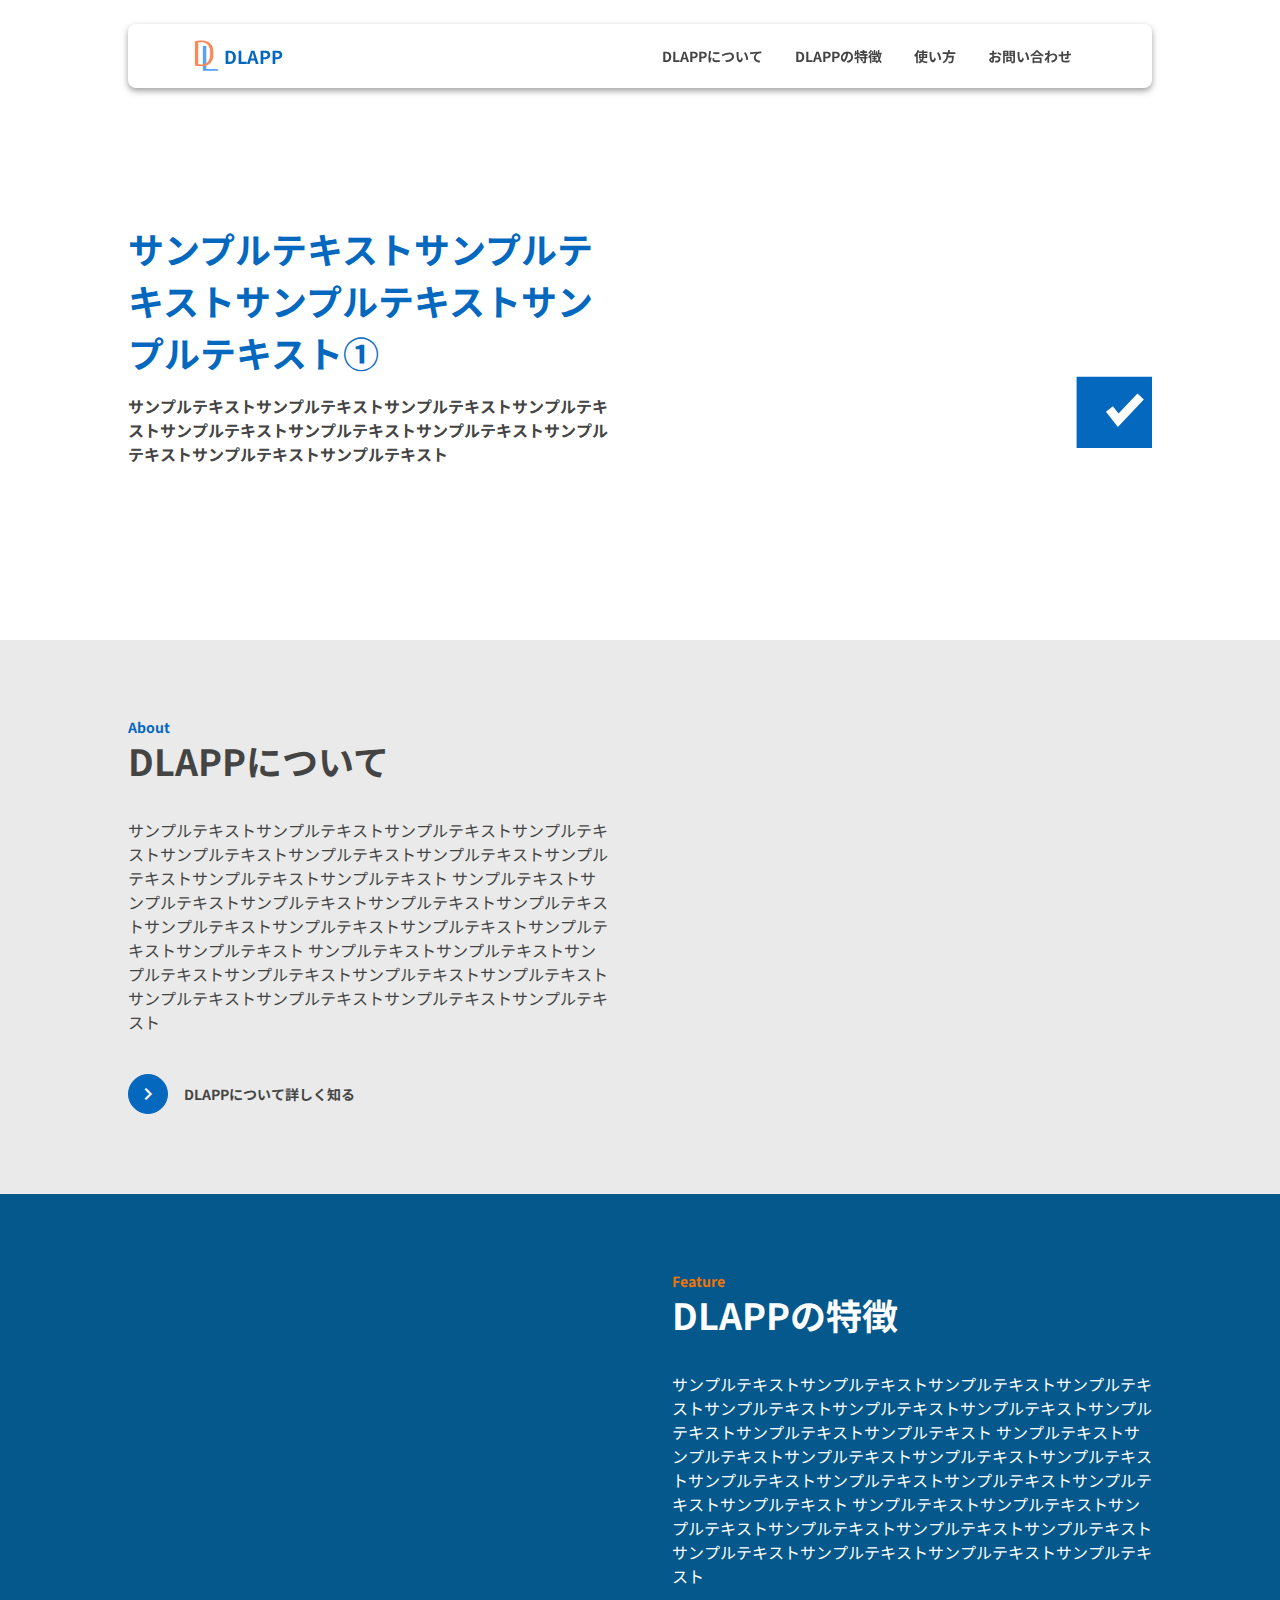
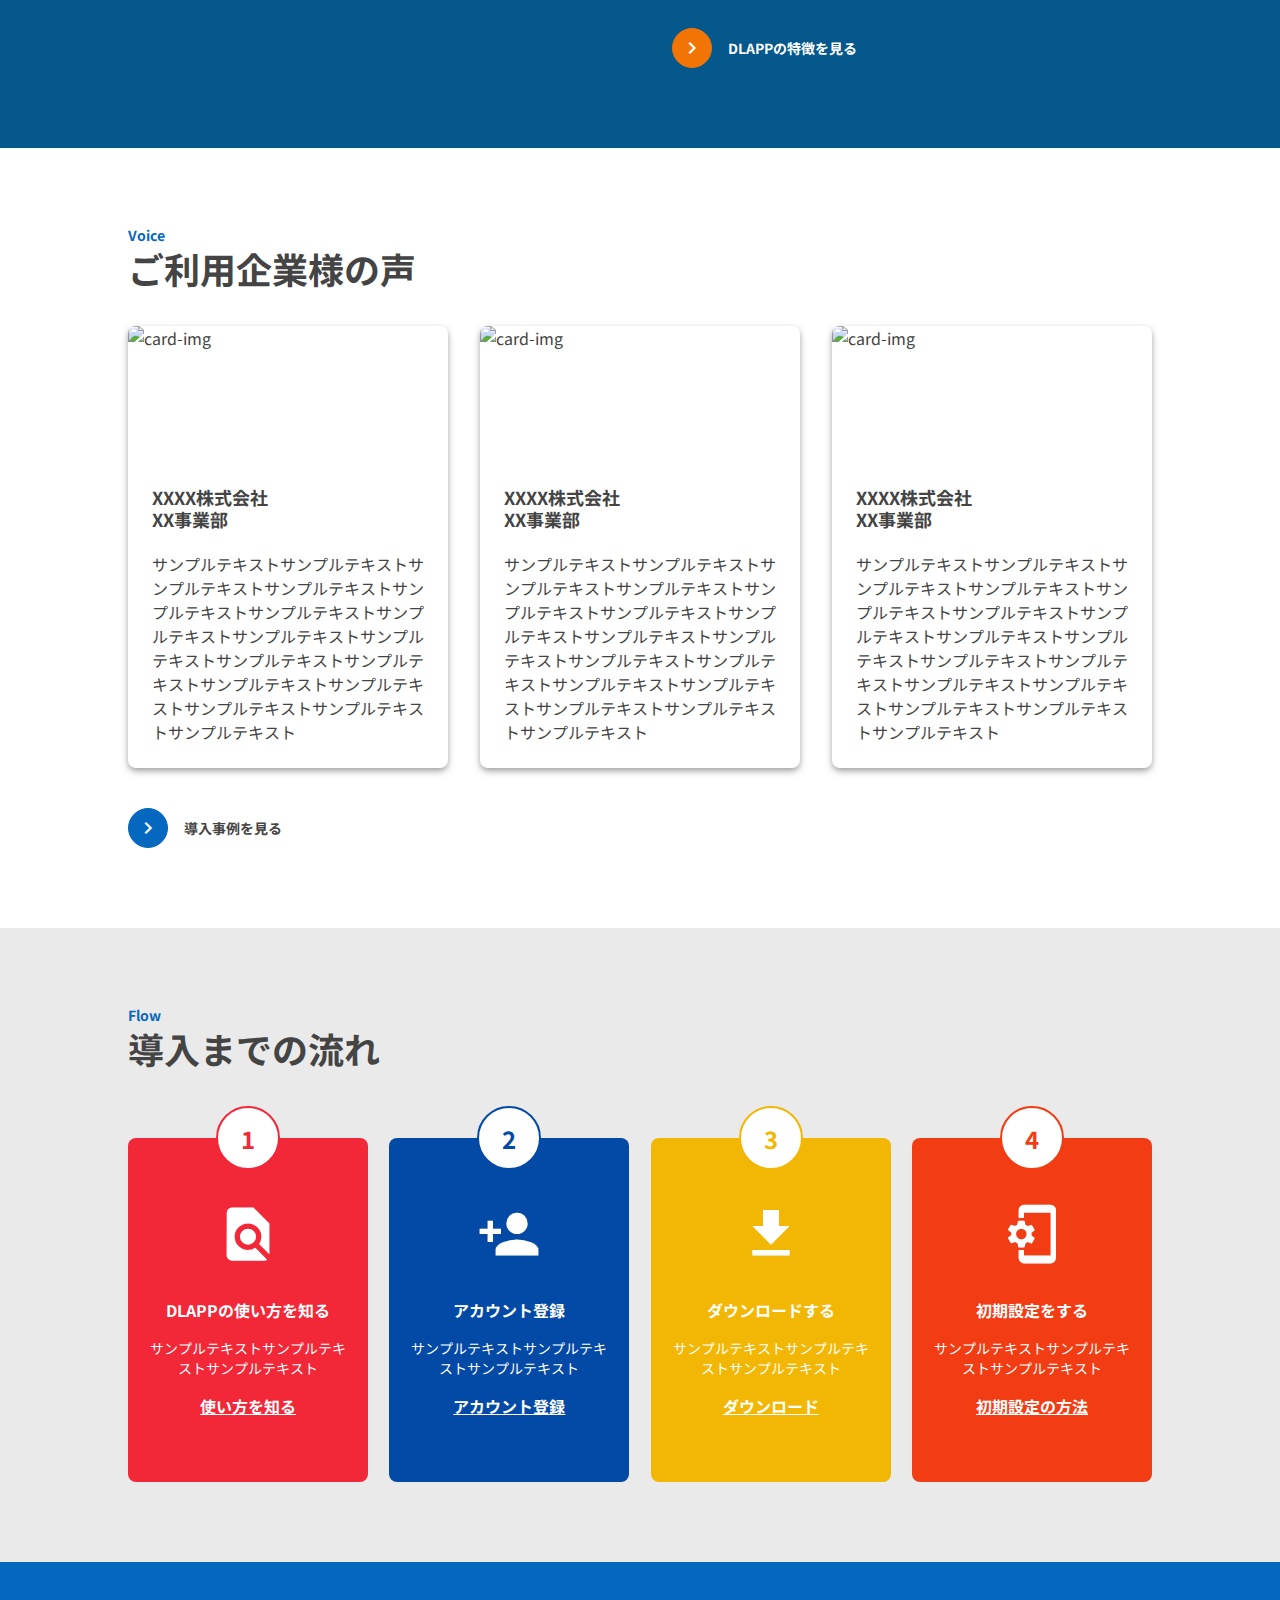
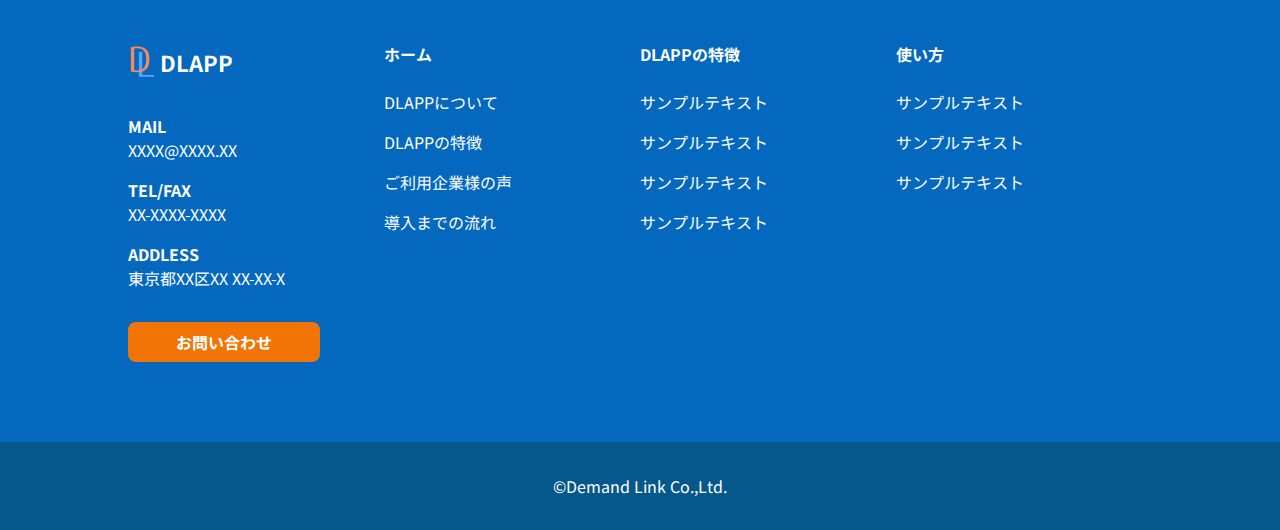
==== index.html @ 1884a1aa "add pages" ====
<!DOCTYPE html><html><head><meta charSet="utf-8"/><meta http-equiv="x-ua-compatible" content="ie=edge"/><meta name="viewport" content="width=device-width, initial-scale=1, shrink-to-fit=no"/><style data-href="/mock-06-corporate/styles.05d00bd6482e04645aba.css" data-identity="gatsby-global-css">@import url(https://fonts.googleapis.com/icon?family=Material+Icons);@import url(https://fonts.googleapis.com/css2?family=Noto+Sans+JP:wght@100;300;700&display=swap);.header-full{position:fixed;top:24px;width:100%;z-index:1000}.header-full .container{background-color:#fff;border-radius:8px;box-shadow:0 3px 6px rgba(68,68,68,.5);display:flex;display:grid;grid-template-areas:"logo parent" "child child";justify-content:space-between;margin:auto;padding:0 64px;width:1024px}.header-full .container .logo{align-items:center;color:#0468bf;display:inline-flex;font-size:18px;font-weight:700;grid-area:logo;height:64px;text-decoration:none}.header-full .container .logo img{height:40px;margin-right:.25rem}.header-full .container nav{grid-area:parent}.header-full .container nav .parent{display:flex;justify-content:flex-end;list-style:none}.header-full .container nav .parent .parent-list{font-size:14px;font-weight:700}.header-full .container nav .parent .parent-list-link{align-items:center;display:inline-flex;height:64px;padding:0 1rem;text-decoration:none}.header-full .container nav .parent .parent-list-link:hover{color:#0468bf}.header-full .container nav .parent .parent-list-link svg{margin-left:.25rem}.header-full .container .child{border-top:0 solid rgba(234,234,234,0);display:flex;flex-wrap:wrap;grid-area:child;height:0;list-style:none;overflow-y:hidden;padding:0;transition:all .2s}.header-full .container .child li{margin-bottom:1rem;width:33.33333%}.header-full .container .child li a{font-weight:700;padding:0 2rem;text-decoration:none}.header-full .container .child li a:hover{text-decoration:underline}.header-full .container .child-is-open,.header-full .container .child:hover{border-top:1px solid #eaeaea;height:auto;overflow-y:visible;padding:22px 0}@media screen and (max-width:1024px){.header-full .container{width:94%}}@media screen and (max-width:959px){.header-full{display:none}}.header-small{display:none}@media screen and (max-width:959px){.header-small{background-color:#fff;display:block;left:0;position:fixed;top:0;width:100%;z-index:1000}.header-small .container{align-items:center;display:flex;height:60px;justify-content:space-between}.header-small .container .logo{align-items:center;display:inline-flex;font-size:18px;font-weight:700;text-decoration:none}.header-small .container .logo img{height:46px;margin-right:.25rem}.header-small .container .hamburger{background:none;border:none;height:60px;width:60px}.header-small .container .hamburger:focus{outline:none}.header-small .global-nav{background-color:#fff;display:flex;flex-direction:column;height:0;overflow-x:hidden;padding:0 3%;transition:all .15s}.header-small .global-nav-list{align-items:center;border-bottom:1px solid #eaeaea;display:flex;height:60px;justify-content:space-between;text-decoration:none}.header-small .global-nav-list:first-of-type{margin-top:5%}.header-small .global-nav-list a{align-items:center;display:inline-flex;font-weight:700;height:100%;text-decoration:none;width:100%}.header-small .global-nav-list button{background:none;border:none;border-left:1px solid #eaeaea;height:60px;width:60px}.header-small .global-nav-list button i{color:#0468bf}.header-small .global-nav .child{border:none;flex-direction:column;height:0;overflow-x:hidden;transition:all .15s}.header-small .global-nav .child a{padding-left:1rem}.header-small .global-nav .child-open{display:flex;height:auto}.header-small .global-nav .child-open a{border-bottom:1px solid #eaeaea;display:inline-flex;height:60px;width:100%}.header-small .global-nav .child-open[data-list=child-1]{height:240px}.header-small .global-nav .child-open[data-list=child-2]{height:300px}.header-small .global-nav-open{height:100vh;overflow-x:scroll}}footer .footer-top{background-color:#0468bf}footer .footer-top .container{display:flex}footer .footer-top .container ul{list-style:none;width:25%}footer .footer-top .container ul li{color:#fff}footer .footer-top .container ul li a{color:#fff;text-decoration:none}footer .footer-top .container ul li a:hover{text-decoration:underline}footer .footer-top .container ul li span{color:#fff}footer .footer-top .container .info-logo{align-items:center;display:flex;font-size:22px;font-weight:700;margin-bottom:2rem}footer .footer-top .container .info-logo img{height:40px;margin-right:.25rem}footer .footer-top .container .info-heading{font-weight:700;margin-top:1rem}footer .footer-top .container .info li .link-btn{background-color:#f27405;border-radius:8px;display:inline-flex;font-weight:700;margin-top:2rem;padding:.5rem 3rem;text-decoration:none}footer .footer-top .container .info li .link-btn:hover{background-color:#fb8f2f}footer .footer-top .container .map li{margin-bottom:1rem}footer .footer-top .container .map li[data-type=heading]{font-weight:700;margin-bottom:1.5rem}footer .footer-bottom{background-color:#04588c;padding:32px 0;text-align:center}footer .footer-bottom p{color:#fff}@media screen and (max-width:480px){footer .footer-top .container{flex-wrap:wrap}footer .footer-top .container .info{display:flex;flex-wrap:wrap;margin-top:2rem;order:4;width:100%}footer .footer-top .container .info-logo{margin-bottom:1rem;width:100%}footer .footer-top .container .info-heading{margin-top:0}footer .footer-top .container .info li{align-items:center;display:flex;width:100%}footer .footer-top .container .info li:nth-child(3),footer .footer-top .container .info li:nth-child(5),footer .footer-top .container .info li:nth-child(7){width:70%}footer .footer-top .container .info li:nth-child(2),footer .footer-top .container .info li:nth-child(4),footer .footer-top .container .info li:nth-child(6){width:30%}footer .footer-top .container .info li .link-btn{justify-content:center;margin-top:1rem;width:100%}footer .footer-top .container .info li .link-btn:hover{background-color:#fb8f2f}footer .footer-top .container .map{margin-top:0;width:50%}footer .footer-top .container .map:last-of-type{margin-top:1rem}footer .footer-top .container .map li{margin-bottom:.5rem}footer .footer-top .container .map li[data-type=heading]{margin-bottom:1rem}footer .footer-bottom{background-color:#04588c;padding:32px 0;text-align:center}footer .footer-bottom p{color:#fff}}html body{font-family:Noto Sans JP,sans-serif;font-size:16px}html *{box-sizing:border-box;color:#444;margin:0;padding:0}html * .container{margin:auto;width:1024px}@media screen and (max-width:1024px){html * .container{width:94%}}section{padding:80px 0}section .container{display:flex}section .container .wrap{width:50%}section .container .wrap-heading{display:flex;flex-direction:column}section .container .wrap-heading-top{font-size:14px;font-weight:700;line-height:1}section .container .wrap-heading-bottom{font-size:36px;font-weight:700;line-height:1;margin-top:.5rem}section .container .wrap-heading[data-color=primary] .wrap-heading-top{color:#0468bf}section .container .wrap-heading[data-color=secondary] .wrap-heading-top{color:#f27405}section .container .wrap-heading[data-color=secondary] .wrap-heading-bottom{color:#fff}section .container .wrap-inner{margin-top:40px}.about{background-color:#eaeaea}.about .container .wrap-inner{padding-right:2rem}.about .container .wrap .btn-vm{margin-top:40px}.about .container .wrap[data-type=img]{background-image:url(/mock-06-corporate/static/index-sec-01-973d05d81f5ae154112f71ea9e5cc952.svg);background-position:50%;background-repeat:no-repeat;background-size:contain}.feature{background-color:#04588c}.feature .container .wrap{padding-left:2rem}.feature .container .wrap[data-type=img]{background-image:url(/mock-06-corporate/static/index-sec-02-57ffa548364b407997a41b8a89632b76.svg);background-position:50%;background-repeat:no-repeat;background-size:contain;padding-left:0}.feature .container .wrap-inner{color:#fff}.feature .container .wrap .btn-vm{margin-top:40px}.voice{background-color:#fff}.voice .container .wrap{width:100%}.voice .container .wrap-inner{display:flex;justify-content:space-between}.voice .container .wrap .btn-vm{margin-top:40px}.flow{background-color:#eaeaea}.flow .container .wrap{width:100%}.flow .container .wrap-inner{display:flex;justify-content:space-between}@media screen and (max-width:959px){.flow .container .wrap-inner,.voice .container .wrap-inner{flex-wrap:wrap}}@media screen and (max-width:480px){section{padding:40px 0}.about .container .wrap{width:100%}.about .container .wrap-heading:after{background-image:url(/mock-06-corporate/static/index-sec-01-973d05d81f5ae154112f71ea9e5cc952.svg);background-position:50%;background-repeat:no-repeat;background-size:contain;content:"";display:block;height:280px;width:100%}.about .container .wrap-inner{margin-top:20px;padding:0}.about .container .wrap .btn-vm{margin-top:20px}.about .container .wrap[data-type=img]{display:none}.feature .container .wrap{padding:0;width:100%}.feature .container .wrap[data-type=img]{display:none}.feature .container .wrap-heading:after{background-image:url(/mock-06-corporate/static/index-sec-02-57ffa548364b407997a41b8a89632b76.svg);background-position:50%;background-repeat:no-repeat;background-size:contain;content:"";display:block;height:280px;margin-top:20px;width:100%}.feature .container .wrap-inner,.feature .container .wrap .btn-vm,.voice .container .wrap .btn-vm{margin-top:20px}.flow{background-color:#eaeaea}.flow .container .wrap{width:100%}.flow .container .wrap-inner{display:flex;justify-content:space-between}}.fv{height:640px;padding-bottom:64px;padding-top:112px}.fv .container{align-items:center;display:flex;height:100%;overflow:hidden;position:relative}.fv .container .fv-txt{background-color:#fff;padding-right:2rem;position:absolute;width:50%}.fv .container .fv-txt-heading{color:#0468bf;font-size:36px}.fv .container .fv-txt-lead{font-weight:700;margin-top:1rem}.fv .container .fv-txt[data-slide="1"]{-webkit-animation-duration:21s;animation-duration:21s;-webkit-animation-iteration-count:infinite;animation-iteration-count:infinite;-webkit-animation-name:txtSlide1;animation-name:txtSlide1;left:0;opacity:1}@-webkit-keyframes txtSlide1{0%{opacity:1}11%{opacity:1}22%{opacity:1}33%{opacity:0}44%{opacity:0}55%{opacity:0}66%{opacity:0}77%{opacity:0}88%{opacity:0}}@keyframes txtSlide1{0%{opacity:1}11%{opacity:1}22%{opacity:1}33%{opacity:0}44%{opacity:0}55%{opacity:0}66%{opacity:0}77%{opacity:0}88%{opacity:0}}.fv .container .fv-txt[data-slide="2"]{-webkit-animation-duration:21s;animation-duration:21s;-webkit-animation-iteration-count:infinite;animation-iteration-count:infinite;-webkit-animation-name:txtSlide2;animation-name:txtSlide2;left:0;opacity:0}@-webkit-keyframes txtSlide2{0%{opacity:0}11%{opacity:0}22%{opacity:0}33%{opacity:1}44%{opacity:1}55%{opacity:1}66%{opacity:0}77%{opacity:0}88%{opacity:0}}@keyframes txtSlide2{0%{opacity:0}11%{opacity:0}22%{opacity:0}33%{opacity:1}44%{opacity:1}55%{opacity:1}66%{opacity:0}77%{opacity:0}88%{opacity:0}}.fv .container .fv-txt[data-slide="3"]{-webkit-animation-duration:21s;animation-duration:21s;-webkit-animation-iteration-count:infinite;animation-iteration-count:infinite;-webkit-animation-name:txtSlide3;animation-name:txtSlide3;left:0;opacity:0}@-webkit-keyframes txtSlide3{0%{opacity:0}11%{opacity:0}22%{opacity:0}33%{opacity:0}44%{opacity:0}55%{opacity:0}66%{opacity:1}77%{opacity:1}88%{opacity:1}}@keyframes txtSlide3{0%{opacity:0}11%{opacity:0}22%{opacity:0}33%{opacity:0}44%{opacity:0}55%{opacity:0}66%{opacity:1}77%{opacity:1}88%{opacity:1}}.fv .container .fv-anime{height:100%;position:absolute;right:0;width:50%}.fv .container .fv-anime-container{height:100%;overflow:hidden;position:relative;width:100%}.fv .container .fv-anime-container .bg{background-image:url(/mock-06-corporate/static/index-fv-01-bg-8b8a7357f728eca6a1036af6f2da8cf6.svg);height:100%;left:0;top:0;width:100%}.fv .container .fv-anime-container .bg,.fv .container .fv-anime-container .left{background-position:50%;background-repeat:no-repeat;background-size:contain;position:absolute}.fv .container .fv-anime-container .left{-webkit-animation-duration:7s;animation-duration:7s;-webkit-animation-iteration-count:infinite;animation-iteration-count:infinite;-webkit-animation-name:leftMove;animation-name:leftMove;background-image:url([data-uri]);bottom:0;height:64px;left:-111px;width:111px}@-webkit-keyframes leftMove{0%{left:-111px}30%{left:64px}80%{left:100%}to{left:100%}}@keyframes leftMove{0%{left:-111px}30%{left:64px}80%{left:100%}to{left:100%}}.fv .container .fv-anime-container .left .check{-webkit-animation-duration:7s;animation-duration:7s;-webkit-animation-iteration-count:infinite;animation-iteration-count:infinite;-webkit-animation-name:leftCheck;animation-name:leftCheck;background-image:url([data-uri]);background-position:50%;background-repeat:no-repeat;background-size:contain;bottom:88px;height:88px;left:-64px;position:absolute;width:148px}@-webkit-keyframes leftCheck{0%{opacity:0}20%{opacity:0}30%{opacity:1}40%{opacity:0}to{opacity:0}}@keyframes leftCheck{0%{opacity:0}20%{opacity:0}30%{opacity:1}40%{opacity:0}to{opacity:0}}.fv .container .fv-anime-container .right{-webkit-animation-duration:7s;animation-duration:7s;-webkit-animation-iteration-count:infinite;animation-iteration-count:infinite;-webkit-animation-name:rightMove;animation-name:rightMove;background-image:url([data-uri]);background-position:50%;background-repeat:no-repeat;background-size:contain;bottom:24px;height:64px;position:absolute;right:-111px;width:111px}@-webkit-keyframes rightMove{0%{right:-111px}25%{right:64px}80%{right:100%}to{right:100%}}@keyframes rightMove{0%{right:-111px}25%{right:64px}80%{right:100%}to{right:100%}}.fv .container .fv-anime-container .right .check{-webkit-animation-duration:7s;animation-duration:7s;-webkit-animation-iteration-count:infinite;animation-iteration-count:infinite;-webkit-animation-name:rightCheck;animation-name:rightCheck;background-image:url([data-uri]);background-position:50%;background-repeat:no-repeat;background-size:contain;bottom:88px;height:88px;position:absolute;right:64px;width:148px}@-webkit-keyframes rightCheck{0%{opacity:0}25%{opacity:0}35%{opacity:1}45%{opacity:0}to{opacity:0}}@keyframes rightCheck{0%{opacity:0}25%{opacity:0}35%{opacity:1}45%{opacity:0}to{opacity:0}}@media screen and (max-width:959px){.fv{padding-top:68px}.fv .container .fv-txt{padding-right:1rem;width:45%}.fv .container .fv-txt-heading{font-size:32px}.fv .container .fv-anime{width:55%}.fv .container .fv-anime-container .left{bottom:64px}.fv .container .fv-anime-container .right{bottom:96px}}@media screen and (max-width:480px){.fv{height:800px}.fv .container{height:100%}.fv .container .fv-txt{margin:0 5%;padding-right:0;top:340px;width:90%}.fv .container .fv-txt-heading{font-size:32px}.fv .container .fv-anime{height:320px;right:0;top:0;width:100%}.fv .container .fv-anime-container{height:320px;width:100%}.fv .container .fv-anime-container .left{bottom:0;height:48px;left:-100px;width:100px}@-webkit-keyframes leftMove{0%{left:-100px}30%{left:32px}80%{left:100%}to{left:100%}}@keyframes leftMove{0%{left:-100px}30%{left:32px}80%{left:100%}to{left:100%}}.fv .container .fv-anime-container .left .check{bottom:48px;height:44px;left:0;position:absolute;width:74px}.fv .container .fv-anime-container .right{bottom:20px;height:48px;right:-100px;width:100px}@-webkit-keyframes rightMove{0%{right:-100px}25%{right:32px}80%{right:100%}to{right:100%}}@keyframes rightMove{0%{right:-100px}25%{right:32px}80%{right:100%}to{right:100%}}.fv .container .fv-anime-container .right .check{bottom:48px;height:44px;right:64px;width:74px}}.btn-vm{text-decoration:none}.btn-vm,.btn-vm i{align-items:center;display:inline-flex}.btn-vm i{border-radius:100vh;height:40px;justify-content:center;transition:all .2s;width:40px}.btn-vm span{font-size:14px;font-weight:700;margin-left:1rem}.btn-vm[data-color=primary] i{background-color:#0468bf;border:1px solid #0468bf;color:#fff}.btn-vm[data-color=secondary] i{background-color:#f27405;border:1px solid #f27405;color:#fff}.btn-vm[data-color=secondary] span{color:#fff}.btn-vm:hover i{background-color:rgba(68,68,68,0)}.btn-vm:hover[data-color=primary] i{color:#0468bf;margin-right:.25rem}.btn-vm:hover[data-color=secondary] i{color:#f27405;margin-right:.25rem}.card{border-radius:8px;box-shadow:0 3px 6px rgba(68,68,68,.5);display:flex;flex-direction:column;width:320px}.card-img{height:138px}.card-img,.card-img img{border-radius:8px 8px 0 0;width:100%}.card-img img{height:100%;-o-object-fit:cover;object-fit:cover;-o-object-position:center;object-position:center}.card-heading{display:flex;flex-direction:column;margin-top:24px;padding:0 24px}.card-heading span{font-size:18px;font-weight:700;line-height:1;margin-bottom:.25rem}.card-heading span:last-of-type{margin-bottom:0}.card-lead{border-radius:0 0 8px 8px;margin-top:24px;padding:0 24px 24px}@media screen and (max-width:1024px){.card{width:300px}}@media screen and (max-width:959px){.card{margin-bottom:16px;width:48%}.card[data-type="3"]{margin-bottom:0}}@media screen and (max-width:480px){.card{margin-bottom:16px;width:100%}.card[data-type="3"]{margin-bottom:0}}.flow-card{align-items:center;border-radius:8px;display:flex;flex-direction:column;margin-top:32px;padding:0 16px 64px;width:240px}.flow-card-number{align-items:center;background-color:#fff;border-radius:100vh;display:inline-flex;height:64px;justify-content:center;margin-top:-32px;transition:all .3s;width:64px}.flow-card-number span{font-size:24px;font-weight:700}.flow-card-icon{align-items:center;display:flex;height:64px;justify-content:center;margin-top:32px;transition:all .3s;width:100%}.flow-card-icon span{color:#fff;font-size:64px}.flow-card-heading{margin-top:32px}.flow-card-heading span{color:#fff;font-weight:700}.flow-card-inner{margin-top:1rem;text-align:center}.flow-card-inner p{color:#fff;font-size:14px}.flow-card-inner a{color:#fff;display:block;font-weight:700;margin-top:1rem}.flow-card[data-type="1"]{background-color:#f22738}.flow-card[data-type="1"] .flow-card-number{border:2px solid #f22738}.flow-card[data-type="1"] .flow-card-number span{color:#f22738}.flow-card[data-type="2"]{background-color:#034aa6}.flow-card[data-type="2"] .flow-card-number{border:2px solid #034aa6}.flow-card[data-type="2"] .flow-card-number span{color:#034aa6}.flow-card[data-type="3"]{background-color:#f2b705}.flow-card[data-type="3"] .flow-card-number{border:2px solid #f2b705}.flow-card[data-type="3"] .flow-card-number span{color:#f2b705}.flow-card[data-type="4"]{background-color:#f23c13}.flow-card[data-type="4"] .flow-card-number{border:2px solid #f23c13}.flow-card[data-type="4"] .flow-card-number span{color:#f23c13}.flow-card:hover .flow-card-number{-webkit-animation-duration:.5s;animation-duration:.5s;-webkit-animation-name:bowndNumber;animation-name:bowndNumber}.flow-card:hover .flow-card-icon{-webkit-animation-duration:.5s;animation-duration:.5s;-webkit-animation-name:bowndIcon;animation-name:bowndIcon}@-webkit-keyframes bowndNumber{0%{margin-top:-32px}50%{margin-top:-64px}to{margin-top:-32px}}@keyframes bowndNumber{0%{margin-top:-32px}50%{margin-top:-64px}to{margin-top:-32px}}@-webkit-keyframes bowndIcon{0%{margin-top:32px}50%{margin-top:64px}to{margin-top:32px}}@keyframes bowndIcon{0%{margin-top:32px}50%{margin-top:64px}to{margin-top:32px}}@media screen and (max-width:1024px){.flow-card{width:230px}}@media screen and (max-width:959px){.flow-card{margin-bottom:16px;width:48%}.flow-card[data-type="3"],.flow-card[data-type="4"]{margin-bottom:0}}@media screen and (max-width:480px){.flow-card{width:100%}.flow-card,.flow-card[data-type="3"]{margin-bottom:16px}.flow-card[data-type="4"]{margin-bottom:0}}.subpage .container{align-items:center;display:flex;flex-direction:column;justify-content:center;min-height:calc(100vh - 568px)}@media screen and (max-width:480px){.subpage .container{min-height:calc(100vh - 300px)}}</style><meta name="generator" content="Gatsby 3.11.1"/><title data-react-helmet="true"></title><link as="script" rel="preload" href="/mock-06-corporate/webpack-runtime-5f47828c00d6c5e929e4.js"/><link as="script" rel="preload" href="/mock-06-corporate/framework-20bede288d83ec00b634.js"/><link as="script" rel="preload" href="/mock-06-corporate/app-f6fa84ff247612da1531.js"/><link as="script" rel="preload" href="/mock-06-corporate/component---src-pages-index-jsx-6af2b8324b3a66a396a2.js"/><link as="fetch" rel="preload" href="/mock-06-corporate/page-data/index/page-data.json" crossorigin="anonymous"/><link as="fetch" rel="preload" href="/mock-06-corporate/page-data/app-data.json" crossorigin="anonymous"/></head><body><div id="___gatsby"><div style="outline:none" tabindex="-1" id="gatsby-focus-wrapper"><header class="header-full"><div class="container"><a aria-current="page" class="logo" href="/mock-06-corporate/"><img src="[data-uri]" alt="icon"/>DLAPP</a><nav><ul class="parent"><li class="parent-list"><a aria-current="page" class="parent-list-link" data-list="list-1" href="/mock-06-corporate/">DLAPPについて</a></li><li class="parent-list"><a class="parent-list-link" data-list="list-2" href="/mock-06-corporate/sub">DLAPPの特徴</a></li><li class="parent-list"><a class="parent-list-link" href="/mock-06-corporate/sub">使い方</a></li><li class="parent-list"><a class="parent-list-link" href="/mock-06-corporate/sub">お問い合わせ</a></li></ul></nav><ul class="child" id="list-1"><li><a href="/mock-06-corporate/sub">child-1</a></li><li><a href="/mock-06-corporate/sub">child-1</a></li><li><a href="/mock-06-corporate/sub">child-1</a></li><li><a href="/mock-06-corporate/sub">child-1</a></li></ul><ul class="child" id="list-2"><li><a href="/mock-06-corporate/sub">child-2</a></li><li><a href="/mock-06-corporate/sub">child-2</a></li><li><a href="/mock-06-corporate/sub">child-2</a></li><li><a href="/mock-06-corporate/sub">child-2</a></li><li><a href="/mock-06-corporate/sub">child-2</a></li></ul></div></header><header class="header-small"><div class="container"><a aria-current="page" class="logo" href="/mock-06-corporate/"><img src="[data-uri]" alt="icon"/>DLAPP</a><button class="hamburger"><i class="material-icons">menu</i></button></div><nav class="global-nav" id="global-nav"><div class="global-nav-list"><a aria-current="page" class="" href="/mock-06-corporate/">DLAPPについて</a><button data-list="child-1"><i class="material-icons">expand_more</i></button></div><div class="global-nav-list child" id="child-1" data-list="child-1"><a href="/mock-06-corporate/sub">child-1</a><a href="/mock-06-corporate/sub">child-1</a><a href="/mock-06-corporate/sub">child-1</a><a href="/mock-06-corporate/sub">child-1</a></div><div class="global-nav-list"><a aria-current="page" class="" href="/mock-06-corporate/">DLAPPの特徴</a><button data-list="child-2"><i class="material-icons">expand_more</i></button></div><div class="global-nav-list child" id="child-2" data-list="child-2"><a href="/mock-06-corporate/sub">child-2</a><a href="/mock-06-corporate/sub">child-2</a><a href="/mock-06-corporate/sub">child-2</a><a href="/mock-06-corporate/sub">child-2</a><a href="/mock-06-corporate/sub">child-2</a></div><div class="global-nav-list"><a aria-current="page" class="" href="/mock-06-corporate/">使い方</a></div><div class="global-nav-list"><a aria-current="page" class="" href="/mock-06-corporate/">お問い合わせ</a></div></nav></header><main><div class="fv"><div class="container"><div class="fv-txt" data-slide="1"><h1 class="fv-txt-heading">サンプルテキストサンプルテキストサンプルテキストサンプルテキスト①</h1><p class="fv-txt-lead">サンプルテキストサンプルテキストサンプルテキストサンプルテキストサンプルテキストサンプルテキストサンプルテキストサンプルテキストサンプルテキストサンプルテキスト</p></div><div class="fv-txt" data-slide="2"><h1 class="fv-txt-heading">サンプルテキストサンプルテキストサンプルテキストサンプルテキスト②</h1><p class="fv-txt-lead">サンプルテキストサンプルテキストサンプルテキストサンプルテキストサンプルテキストサンプルテキストサンプルテキストサンプルテキストサンプルテキストサンプルテキスト</p></div><div class="fv-txt" data-slide="3"><h1 class="fv-txt-heading">サンプルテキストサンプルテキストサンプルテキストサンプルテキスト③</h1><p class="fv-txt-lead">サンプルテキストサンプルテキストサンプルテキストサンプルテキストサンプルテキストサンプルテキストサンプルテキストサンプルテキストサンプルテキストサンプルテキスト</p></div><div class="fv-anime"><div class="fv-anime-container"><div class="bg"></div><div class="right"><div class="check"></div></div><div class="left"><div class="check"></div></div></div></div></div></div><section class="about"><div class="container"><div class="wrap"><div class="wrap-heading" data-color="primary"><span class="wrap-heading-top">About</span><span class="wrap-heading-bottom">DLAPPについて</span></div><div class="wrap-inner">サンプルテキストサンプルテキストサンプルテキストサンプルテキストサンプルテキストサンプルテキストサンプルテキストサンプルテキストサンプルテキストサンプルテキスト サンプルテキストサンプルテキストサンプルテキストサンプルテキストサンプルテキストサンプルテキストサンプルテキストサンプルテキストサンプルテキストサンプルテキスト サンプルテキストサンプルテキストサンプルテキストサンプルテキストサンプルテキストサンプルテキストサンプルテキストサンプルテキストサンプルテキストサンプルテキスト</div><a class="btn-vm" data-color="primary" href="/mock-06-corporate/sub"><i class="material-icons">navigate_next</i><span>DLAPPについて詳しく知る</span></a></div><div class="wrap" data-type="img"></div></div></section><section class="feature"><div class="container"><div class="wrap" data-type="img"></div><div class="wrap"><div class="wrap-heading" data-color="secondary"><span class="wrap-heading-top">Feature</span><span class="wrap-heading-bottom">DLAPPの特徴</span></div><div class="wrap-inner">サンプルテキストサンプルテキストサンプルテキストサンプルテキストサンプルテキストサンプルテキストサンプルテキストサンプルテキストサンプルテキストサンプルテキスト サンプルテキストサンプルテキストサンプルテキストサンプルテキストサンプルテキストサンプルテキストサンプルテキストサンプルテキストサンプルテキストサンプルテキスト サンプルテキストサンプルテキストサンプルテキストサンプルテキストサンプルテキストサンプルテキストサンプルテキストサンプルテキストサンプルテキストサンプルテキスト</div><a class="btn-vm" data-color="secondary" href="/mock-06-corporate/sub"><i class="material-icons">navigate_next</i><span>DLAPPの特徴を見る</span></a></div></div></section><section class="voice"><div class="container"><div class="wrap"><div class="wrap-heading" data-color="primary"><span class="wrap-heading-top">Voice</span><span class="wrap-heading-bottom">ご利用企業様の声</span></div><div class="wrap-inner"><div class="card" data-type="1"><div class="card-img"><img src="/mock-06-corporate/static/index-sec-03-5c7f9f4a34d31666259a30ce1f140d77.jpg" alt="card-img"/></div><div class="card-heading"><span>XXXX株式会社</span><span>XX事業部</span></div><div class="card-lead"><p>サンプルテキストサンプルテキストサンプルテキストサンプルテキストサンプルテキストサンプルテキストサンプルテキストサンプルテキストサンプルテキストサンプルテキストサンプルテキストサンプルテキストサンプルテキストサンプルテキストサンプルテキストサンプルテキスト</p></div></div><div class="card" data-type="2"><div class="card-img"><img src="/mock-06-corporate/static/index-sec-04-7bb459ba3d4e227e785092c46de831a7.jpg" alt="card-img"/></div><div class="card-heading"><span>XXXX株式会社</span><span>XX事業部</span></div><div class="card-lead"><p>サンプルテキストサンプルテキストサンプルテキストサンプルテキストサンプルテキストサンプルテキストサンプルテキストサンプルテキストサンプルテキストサンプルテキストサンプルテキストサンプルテキストサンプルテキストサンプルテキストサンプルテキストサンプルテキスト</p></div></div><div class="card" data-type="3"><div class="card-img"><img src="/mock-06-corporate/static/index-sec-05-7d8c3043250f09d274b23ac17c335da1.jpg" alt="card-img"/></div><div class="card-heading"><span>XXXX株式会社</span><span>XX事業部</span></div><div class="card-lead"><p>サンプルテキストサンプルテキストサンプルテキストサンプルテキストサンプルテキストサンプルテキストサンプルテキストサンプルテキストサンプルテキストサンプルテキストサンプルテキストサンプルテキストサンプルテキストサンプルテキストサンプルテキストサンプルテキスト</p></div></div></div><a class="btn-vm" data-color="primary" href="/mock-06-corporate/sub"><i class="material-icons">navigate_next</i><span>導入事例を見る</span></a></div></div></section><section class="flow"><div class="container"><div class="wrap"><div class="wrap-heading" data-color="primary"><span class="wrap-heading-top">Flow</span><span class="wrap-heading-bottom">導入までの流れ</span></div><div class="wrap-inner"><div class="flow-card" data-type="1"><div class="flow-card-number"><span>1</span></div><div class="flow-card-icon"><span class="material-icons">find_in_page</span></div><div class="flow-card-heading"><span>DLAPPの使い方を知る</span></div><div class="flow-card-inner"><p>サンプルテキストサンプルテキストサンプルテキスト</p><a href="/mock-06-corporate/sub">使い方を知る</a></div></div><div class="flow-card" data-type="2"><div class="flow-card-number"><span>2</span></div><div class="flow-card-icon"><span class="material-icons">person_add</span></div><div class="flow-card-heading"><span>アカウント登録</span></div><div class="flow-card-inner"><p>サンプルテキストサンプルテキストサンプルテキスト</p><a href="/mock-06-corporate/sub">アカウント登録</a></div></div><div class="flow-card" data-type="3"><div class="flow-card-number"><span>3</span></div><div class="flow-card-icon"><span class="material-icons">get_app</span></div><div class="flow-card-heading"><span>ダウンロードする</span></div><div class="flow-card-inner"><p>サンプルテキストサンプルテキストサンプルテキスト</p><a href="/mock-06-corporate/sub">ダウンロード</a></div></div><div class="flow-card" data-type="4"><div class="flow-card-number"><span>4</span></div><div class="flow-card-icon"><span class="material-icons">phonelink_setup</span></div><div class="flow-card-heading"><span>初期設定をする</span></div><div class="flow-card-inner"><p>サンプルテキストサンプルテキストサンプルテキスト</p><a href="/mock-06-corporate/sub">初期設定の方法</a></div></div></div></div></div></section></main><footer><section class="footer-top"><div class="container"><ul class="info"><li class="info-logo"><img src="[data-uri]" alt="icon"/><span>DLAPP</span></li><li class="info-heading">MAIL</li><li>XXXX@XXXX.XX</li><li class="info-heading">TEL/FAX</li><li>XX-XXXX-XXXX</li><li class="info-heading">ADDLESS</li><li>東京都XX区XX XX-XX-X</li><li><a class="link-btn" href="/mock-06-corporate/sub">お問い合わせ</a></li></ul><ul class="map"><li data-type="heading">ホーム</li><li><a href="/mock-06-corporate/sub">DLAPPについて</a></li><li><a href="/mock-06-corporate/sub">DLAPPの特徴</a></li><li><a href="/mock-06-corporate/sub">ご利用企業様の声</a></li><li><a href="/mock-06-corporate/sub">導入までの流れ</a></li></ul><ul class="map"><li data-type="heading">DLAPPの特徴</li><li><a href="/mock-06-corporate/sub">サンプルテキスト</a></li><li><a href="/mock-06-corporate/sub">サンプルテキスト</a></li><li><a href="/mock-06-corporate/sub">サンプルテキスト</a></li><li><a href="/mock-06-corporate/sub">サンプルテキスト</a></li></ul><ul class="map"><li data-type="heading">使い方</li><li><a href="/mock-06-corporate/sub">サンプルテキスト</a></li><li><a href="/mock-06-corporate/sub">サンプルテキスト</a></li><li><a href="/mock-06-corporate/sub">サンプルテキスト</a></li></ul></div></section><section class="footer-bottom"><p>©︎Demand Link Co.,Ltd.</p></section></footer></div><div id="gatsby-announcer" style="position:absolute;top:0;width:1px;height:1px;padding:0;overflow:hidden;clip:rect(0, 0, 0, 0);white-space:nowrap;border:0" aria-live="assertive" aria-atomic="true"></div></div><script id="gatsby-script-loader">/*<![CDATA[*/window.pagePath="/";/*]]>*/</script><script id="gatsby-chunk-mapping">/*<![CDATA[*/window.___chunkMapping={"polyfill":["/polyfill-b21e2ae96dfbea008e55.js"],"app":["/app-f6fa84ff247612da1531.js"],"component---src-pages-404-jsx":["/component---src-pages-404-jsx-be238b78cf5382451fdd.js"],"component---src-pages-index-jsx":["/component---src-pages-index-jsx-6af2b8324b3a66a396a2.js"],"component---src-pages-sub-jsx":["/component---src-pages-sub-jsx-c6c1faebe73b08a39f31.js"]};/*]]>*/</script><script src="/mock-06-corporate/polyfill-b21e2ae96dfbea008e55.js" nomodule=""></script><script src="/mock-06-corporate/component---src-pages-index-jsx-6af2b8324b3a66a396a2.js" async=""></script><script src="/mock-06-corporate/app-f6fa84ff247612da1531.js" async=""></script><script src="/mock-06-corporate/framework-20bede288d83ec00b634.js" async=""></script><script src="/mock-06-corporate/webpack-runtime-5f47828c00d6c5e929e4.js" async=""></script></body></html>
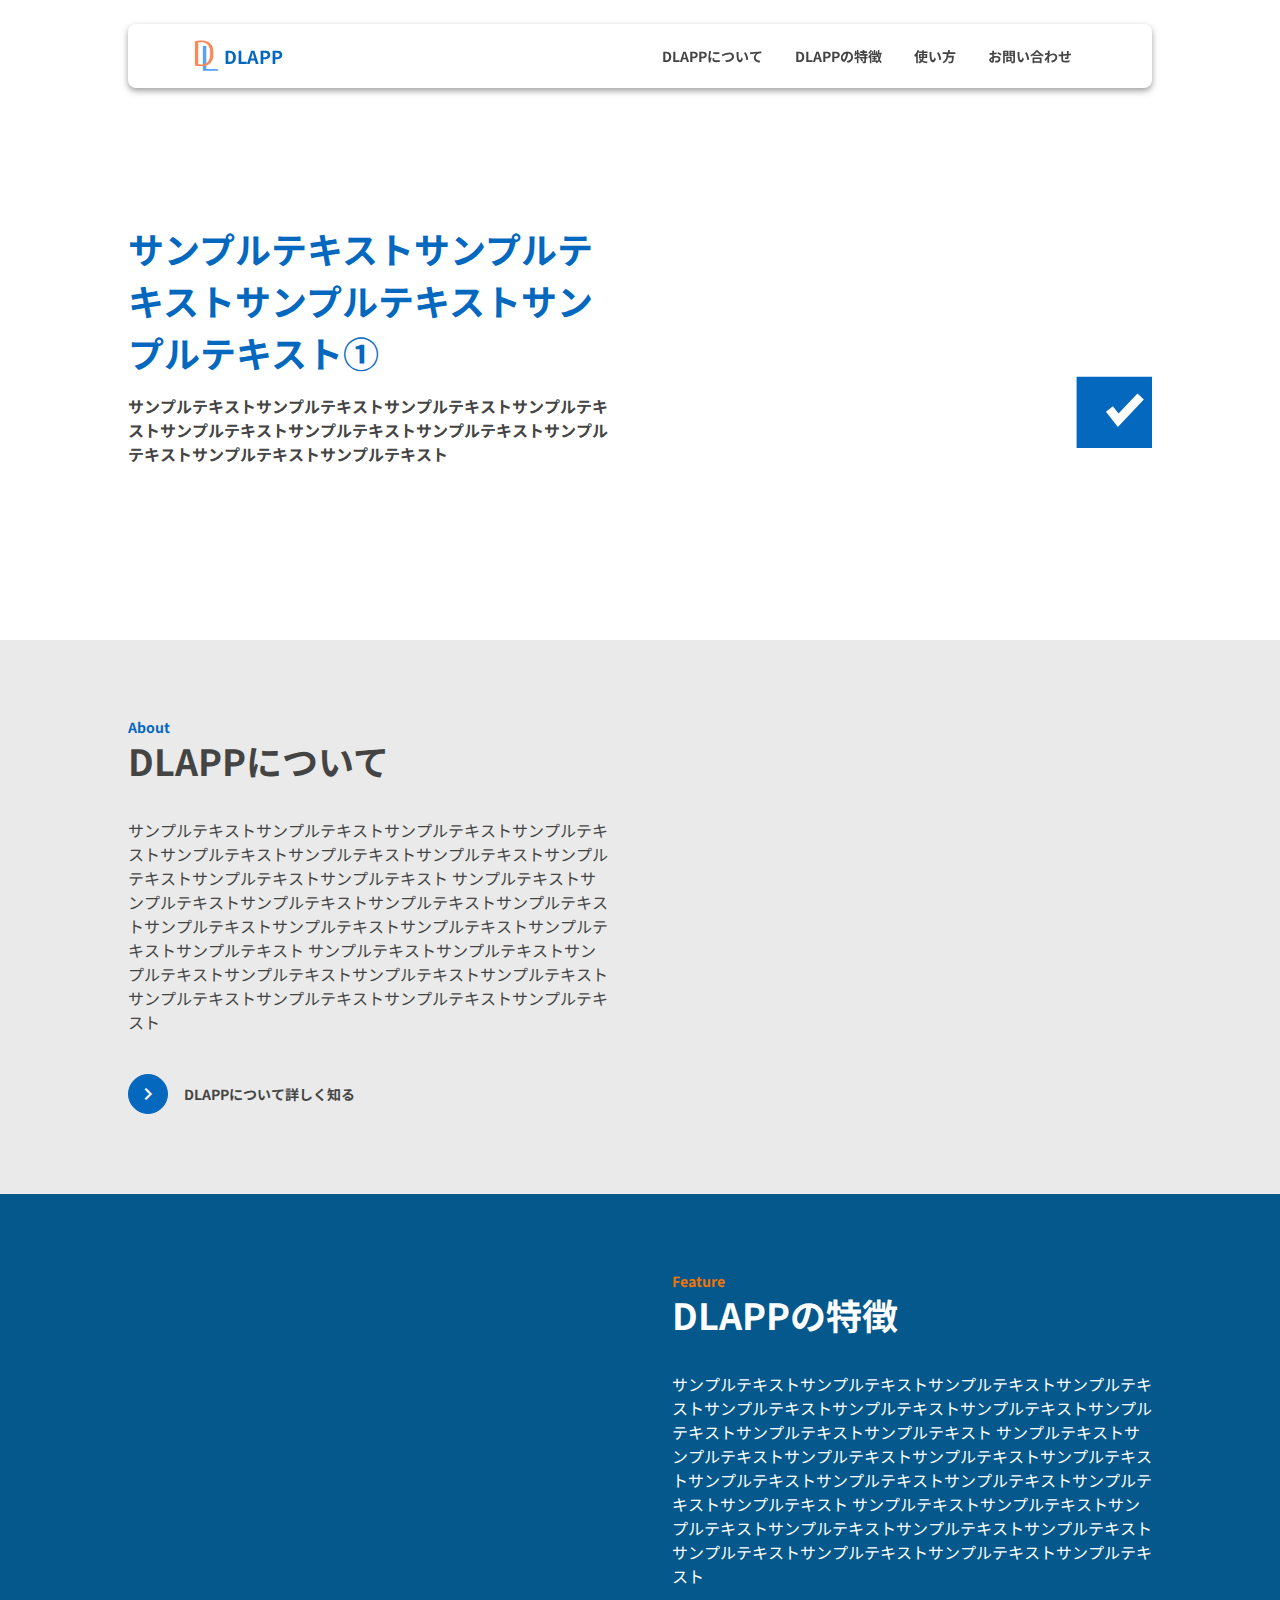
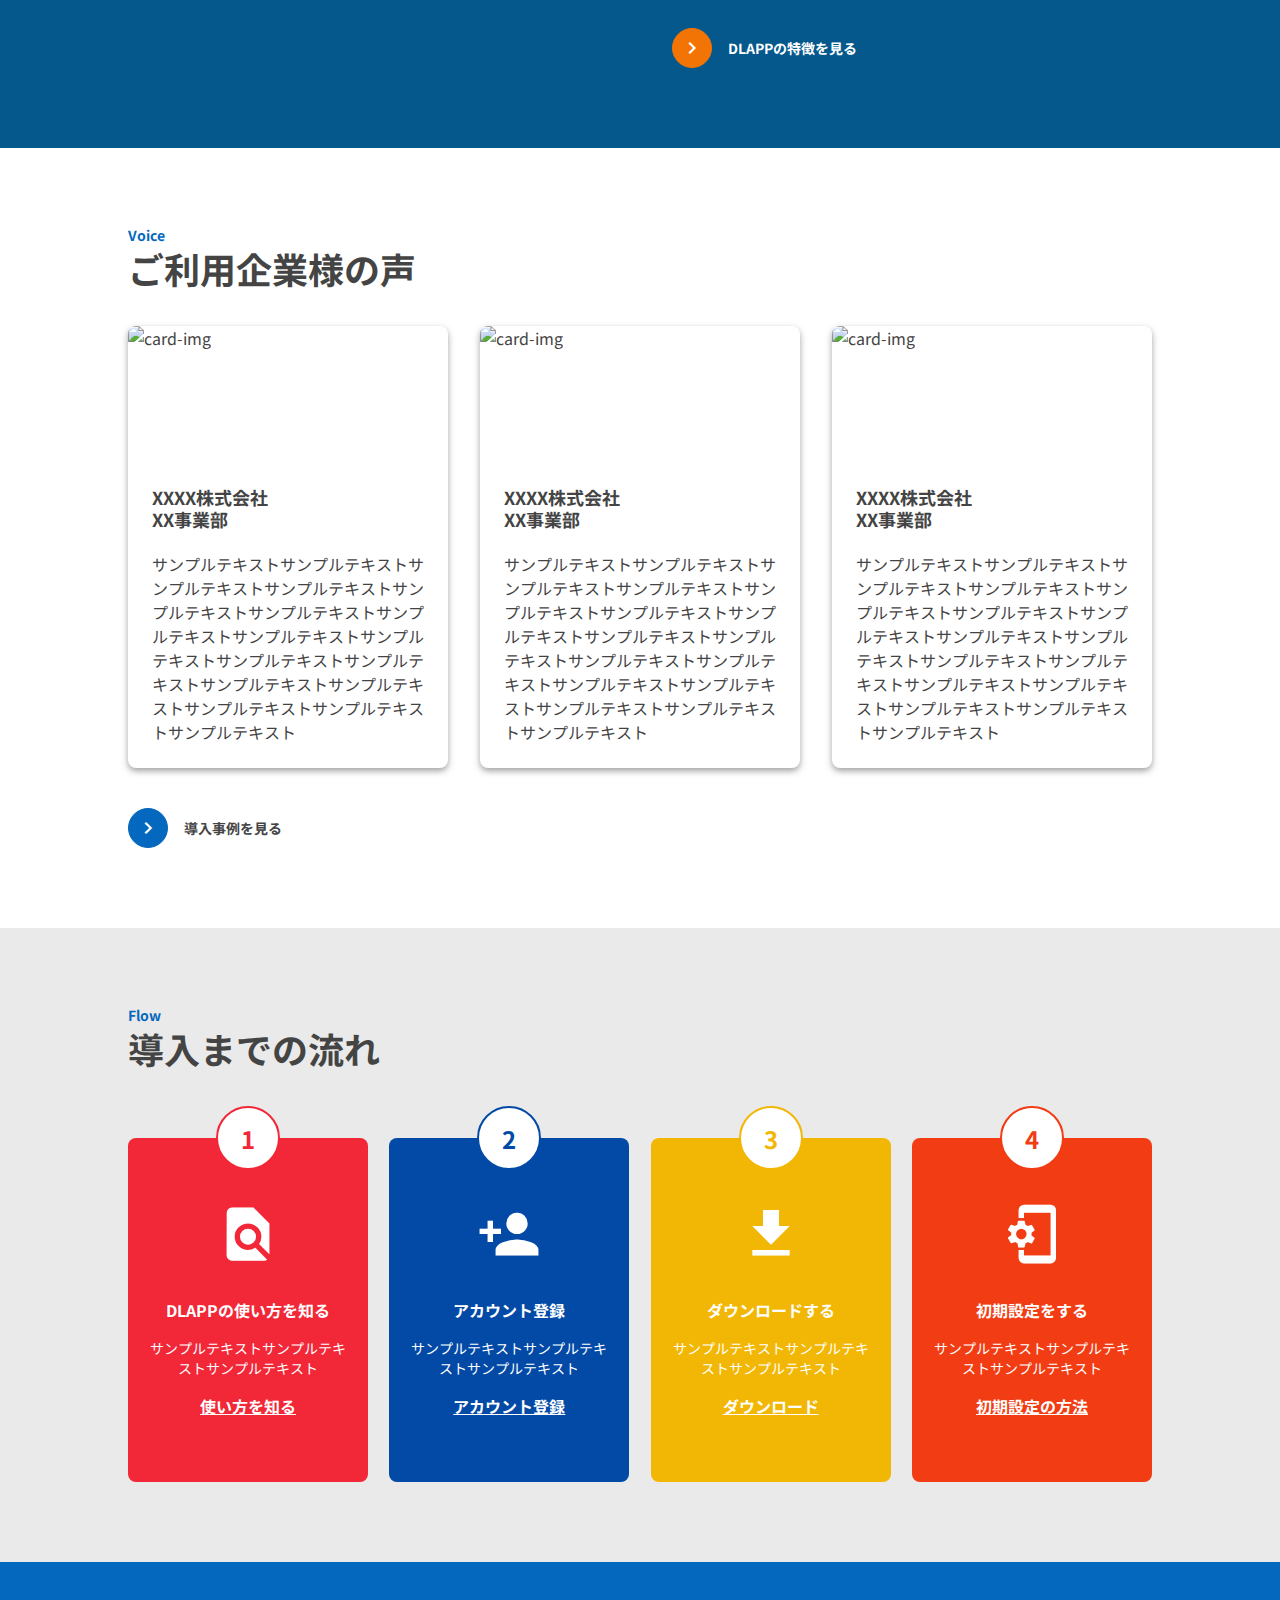
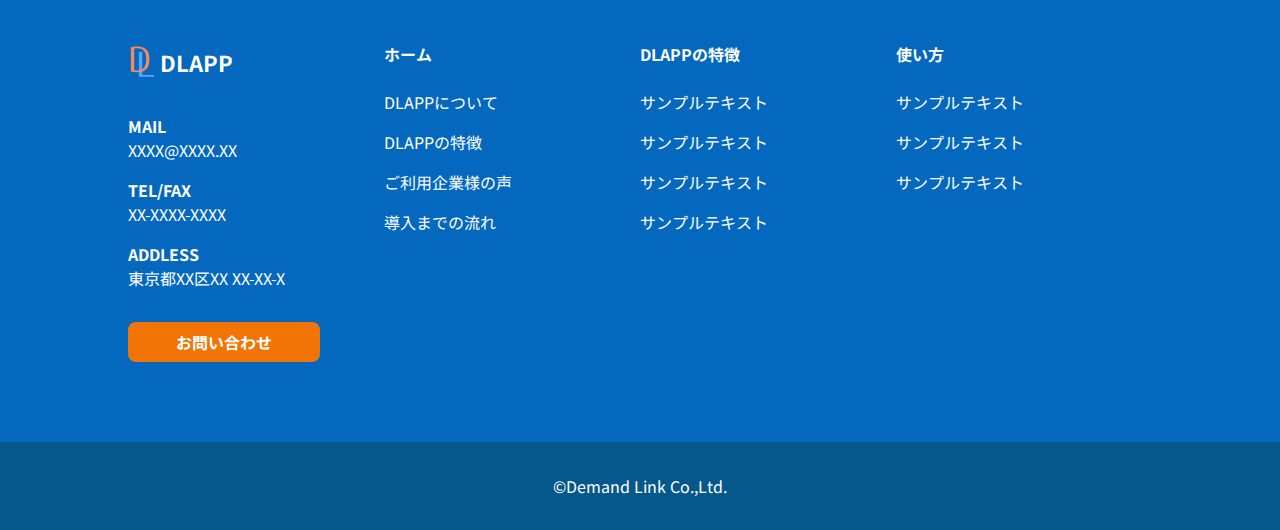
==== commit 22533292: "setting pages" ====
--- a/index.html
+++ b/index.html
@@ -1 +1 @@
-<!DOCTYPE html><html><head><meta charSet="utf-8"/><meta http-equiv="x-ua-compatible" content="ie=edge"/><meta name="viewport" content="width=device-width, initial-scale=1, shrink-to-fit=no"/><style data-href="/mock-06-corporate/styles.05d00bd6482e04645aba.css" data-identity="gatsby-global-css">@import url(https://fonts.googleapis.com/icon?family=Material+Icons);@import url(https://fonts.googleapis.com/css2?family=Noto+Sans+JP:wght@100;300;700&display=swap);.header-full{position:fixed;top:24px;width:100%;z-index:1000}.header-full .container{background-color:#fff;border-radius:8px;box-shadow:0 3px 6px rgba(68,68,68,.5);display:flex;display:grid;grid-template-areas:"logo parent" "child child";justify-content:space-between;margin:auto;padding:0 64px;width:1024px}.header-full .container .logo{align-items:center;color:#0468bf;display:inline-flex;font-size:18px;font-weight:700;grid-area:logo;height:64px;text-decoration:none}.header-full .container .logo img{height:40px;margin-right:.25rem}.header-full .container nav{grid-area:parent}.header-full .container nav .parent{display:flex;justify-content:flex-end;list-style:none}.header-full .container nav .parent .parent-list{font-size:14px;font-weight:700}.header-full .container nav .parent .parent-list-link{align-items:center;display:inline-flex;height:64px;padding:0 1rem;text-decoration:none}.header-full .container nav .parent .parent-list-link:hover{color:#0468bf}.header-full .container nav .parent .parent-list-link svg{margin-left:.25rem}.header-full .container .child{border-top:0 solid rgba(234,234,234,0);display:flex;flex-wrap:wrap;grid-area:child;height:0;list-style:none;overflow-y:hidden;padding:0;transition:all .2s}.header-full .container .child li{margin-bottom:1rem;width:33.33333%}.header-full .container .child li a{font-weight:700;padding:0 2rem;text-decoration:none}.header-full .container .child li a:hover{text-decoration:underline}.header-full .container .child-is-open,.header-full .container .child:hover{border-top:1px solid #eaeaea;height:auto;overflow-y:visible;padding:22px 0}@media screen and (max-width:1024px){.header-full .container{width:94%}}@media screen and (max-width:959px){.header-full{display:none}}.header-small{display:none}@media screen and (max-width:959px){.header-small{background-color:#fff;display:block;left:0;position:fixed;top:0;width:100%;z-index:1000}.header-small .container{align-items:center;display:flex;height:60px;justify-content:space-between}.header-small .container .logo{align-items:center;display:inline-flex;font-size:18px;font-weight:700;text-decoration:none}.header-small .container .logo img{height:46px;margin-right:.25rem}.header-small .container .hamburger{background:none;border:none;height:60px;width:60px}.header-small .container .hamburger:focus{outline:none}.header-small .global-nav{background-color:#fff;display:flex;flex-direction:column;height:0;overflow-x:hidden;padding:0 3%;transition:all .15s}.header-small .global-nav-list{align-items:center;border-bottom:1px solid #eaeaea;display:flex;height:60px;justify-content:space-between;text-decoration:none}.header-small .global-nav-list:first-of-type{margin-top:5%}.header-small .global-nav-list a{align-items:center;display:inline-flex;font-weight:700;height:100%;text-decoration:none;width:100%}.header-small .global-nav-list button{background:none;border:none;border-left:1px solid #eaeaea;height:60px;width:60px}.header-small .global-nav-list button i{color:#0468bf}.header-small .global-nav .child{border:none;flex-direction:column;height:0;overflow-x:hidden;transition:all .15s}.header-small .global-nav .child a{padding-left:1rem}.header-small .global-nav .child-open{display:flex;height:auto}.header-small .global-nav .child-open a{border-bottom:1px solid #eaeaea;display:inline-flex;height:60px;width:100%}.header-small .global-nav .child-open[data-list=child-1]{height:240px}.header-small .global-nav .child-open[data-list=child-2]{height:300px}.header-small .global-nav-open{height:100vh;overflow-x:scroll}}footer .footer-top{background-color:#0468bf}footer .footer-top .container{display:flex}footer .footer-top .container ul{list-style:none;width:25%}footer .footer-top .container ul li{color:#fff}footer .footer-top .container ul li a{color:#fff;text-decoration:none}footer .footer-top .container ul li a:hover{text-decoration:underline}footer .footer-top .container ul li span{color:#fff}footer .footer-top .container .info-logo{align-items:center;display:flex;font-size:22px;font-weight:700;margin-bottom:2rem}footer .footer-top .container .info-logo img{height:40px;margin-right:.25rem}footer .footer-top .container .info-heading{font-weight:700;margin-top:1rem}footer .footer-top .container .info li .link-btn{background-color:#f27405;border-radius:8px;display:inline-flex;font-weight:700;margin-top:2rem;padding:.5rem 3rem;text-decoration:none}footer .footer-top .container .info li .link-btn:hover{background-color:#fb8f2f}footer .footer-top .container .map li{margin-bottom:1rem}footer .footer-top .container .map li[data-type=heading]{font-weight:700;margin-bottom:1.5rem}footer .footer-bottom{background-color:#04588c;padding:32px 0;text-align:center}footer .footer-bottom p{color:#fff}@media screen and (max-width:480px){footer .footer-top .container{flex-wrap:wrap}footer .footer-top .container .info{display:flex;flex-wrap:wrap;margin-top:2rem;order:4;width:100%}footer .footer-top .container .info-logo{margin-bottom:1rem;width:100%}footer .footer-top .container .info-heading{margin-top:0}footer .footer-top .container .info li{align-items:center;display:flex;width:100%}footer .footer-top .container .info li:nth-child(3),footer .footer-top .container .info li:nth-child(5),footer .footer-top .container .info li:nth-child(7){width:70%}footer .footer-top .container .info li:nth-child(2),footer .footer-top .container .info li:nth-child(4),footer .footer-top .container .info li:nth-child(6){width:30%}footer .footer-top .container .info li .link-btn{justify-content:center;margin-top:1rem;width:100%}footer .footer-top .container .info li .link-btn:hover{background-color:#fb8f2f}footer .footer-top .container .map{margin-top:0;width:50%}footer .footer-top .container .map:last-of-type{margin-top:1rem}footer .footer-top .container .map li{margin-bottom:.5rem}footer .footer-top .container .map li[data-type=heading]{margin-bottom:1rem}footer .footer-bottom{background-color:#04588c;padding:32px 0;text-align:center}footer .footer-bottom p{color:#fff}}html body{font-family:Noto Sans JP,sans-serif;font-size:16px}html *{box-sizing:border-box;color:#444;margin:0;padding:0}html * .container{margin:auto;width:1024px}@media screen and (max-width:1024px){html * .container{width:94%}}section{padding:80px 0}section .container{display:flex}section .container .wrap{width:50%}section .container .wrap-heading{display:flex;flex-direction:column}section .container .wrap-heading-top{font-size:14px;font-weight:700;line-height:1}section .container .wrap-heading-bottom{font-size:36px;font-weight:700;line-height:1;margin-top:.5rem}section .container .wrap-heading[data-color=primary] .wrap-heading-top{color:#0468bf}section .container .wrap-heading[data-color=secondary] .wrap-heading-top{color:#f27405}section .container .wrap-heading[data-color=secondary] .wrap-heading-bottom{color:#fff}section .container .wrap-inner{margin-top:40px}.about{background-color:#eaeaea}.about .container .wrap-inner{padding-right:2rem}.about .container .wrap .btn-vm{margin-top:40px}.about .container .wrap[data-type=img]{background-image:url(/mock-06-corporate/static/index-sec-01-973d05d81f5ae154112f71ea9e5cc952.svg);background-position:50%;background-repeat:no-repeat;background-size:contain}.feature{background-color:#04588c}.feature .container .wrap{padding-left:2rem}.feature .container .wrap[data-type=img]{background-image:url(/mock-06-corporate/static/index-sec-02-57ffa548364b407997a41b8a89632b76.svg);background-position:50%;background-repeat:no-repeat;background-size:contain;padding-left:0}.feature .container .wrap-inner{color:#fff}.feature .container .wrap .btn-vm{margin-top:40px}.voice{background-color:#fff}.voice .container .wrap{width:100%}.voice .container .wrap-inner{display:flex;justify-content:space-between}.voice .container .wrap .btn-vm{margin-top:40px}.flow{background-color:#eaeaea}.flow .container .wrap{width:100%}.flow .container .wrap-inner{display:flex;justify-content:space-between}@media screen and (max-width:959px){.flow .container .wrap-inner,.voice .container .wrap-inner{flex-wrap:wrap}}@media screen and (max-width:480px){section{padding:40px 0}.about .container .wrap{width:100%}.about .container .wrap-heading:after{background-image:url(/mock-06-corporate/static/index-sec-01-973d05d81f5ae154112f71ea9e5cc952.svg);background-position:50%;background-repeat:no-repeat;background-size:contain;content:"";display:block;height:280px;width:100%}.about .container .wrap-inner{margin-top:20px;padding:0}.about .container .wrap .btn-vm{margin-top:20px}.about .container .wrap[data-type=img]{display:none}.feature .container .wrap{padding:0;width:100%}.feature .container .wrap[data-type=img]{display:none}.feature .container .wrap-heading:after{background-image:url(/mock-06-corporate/static/index-sec-02-57ffa548364b407997a41b8a89632b76.svg);background-position:50%;background-repeat:no-repeat;background-size:contain;content:"";display:block;height:280px;margin-top:20px;width:100%}.feature .container .wrap-inner,.feature .container .wrap .btn-vm,.voice .container .wrap .btn-vm{margin-top:20px}.flow{background-color:#eaeaea}.flow .container .wrap{width:100%}.flow .container .wrap-inner{display:flex;justify-content:space-between}}.fv{height:640px;padding-bottom:64px;padding-top:112px}.fv .container{align-items:center;display:flex;height:100%;overflow:hidden;position:relative}.fv .container .fv-txt{background-color:#fff;padding-right:2rem;position:absolute;width:50%}.fv .container .fv-txt-heading{color:#0468bf;font-size:36px}.fv .container .fv-txt-lead{font-weight:700;margin-top:1rem}.fv .container .fv-txt[data-slide="1"]{-webkit-animation-duration:21s;animation-duration:21s;-webkit-animation-iteration-count:infinite;animation-iteration-count:infinite;-webkit-animation-name:txtSlide1;animation-name:txtSlide1;left:0;opacity:1}@-webkit-keyframes txtSlide1{0%{opacity:1}11%{opacity:1}22%{opacity:1}33%{opacity:0}44%{opacity:0}55%{opacity:0}66%{opacity:0}77%{opacity:0}88%{opacity:0}}@keyframes txtSlide1{0%{opacity:1}11%{opacity:1}22%{opacity:1}33%{opacity:0}44%{opacity:0}55%{opacity:0}66%{opacity:0}77%{opacity:0}88%{opacity:0}}.fv .container .fv-txt[data-slide="2"]{-webkit-animation-duration:21s;animation-duration:21s;-webkit-animation-iteration-count:infinite;animation-iteration-count:infinite;-webkit-animation-name:txtSlide2;animation-name:txtSlide2;left:0;opacity:0}@-webkit-keyframes txtSlide2{0%{opacity:0}11%{opacity:0}22%{opacity:0}33%{opacity:1}44%{opacity:1}55%{opacity:1}66%{opacity:0}77%{opacity:0}88%{opacity:0}}@keyframes txtSlide2{0%{opacity:0}11%{opacity:0}22%{opacity:0}33%{opacity:1}44%{opacity:1}55%{opacity:1}66%{opacity:0}77%{opacity:0}88%{opacity:0}}.fv .container .fv-txt[data-slide="3"]{-webkit-animation-duration:21s;animation-duration:21s;-webkit-animation-iteration-count:infinite;animation-iteration-count:infinite;-webkit-animation-name:txtSlide3;animation-name:txtSlide3;left:0;opacity:0}@-webkit-keyframes txtSlide3{0%{opacity:0}11%{opacity:0}22%{opacity:0}33%{opacity:0}44%{opacity:0}55%{opacity:0}66%{opacity:1}77%{opacity:1}88%{opacity:1}}@keyframes txtSlide3{0%{opacity:0}11%{opacity:0}22%{opacity:0}33%{opacity:0}44%{opacity:0}55%{opacity:0}66%{opacity:1}77%{opacity:1}88%{opacity:1}}.fv .container .fv-anime{height:100%;position:absolute;right:0;width:50%}.fv .container .fv-anime-container{height:100%;overflow:hidden;position:relative;width:100%}.fv .container .fv-anime-container .bg{background-image:url(/mock-06-corporate/static/index-fv-01-bg-8b8a7357f728eca6a1036af6f2da8cf6.svg);height:100%;left:0;top:0;width:100%}.fv .container .fv-anime-container .bg,.fv .container .fv-anime-container .left{background-position:50%;background-repeat:no-repeat;background-size:contain;position:absolute}.fv .container .fv-anime-container .left{-webkit-animation-duration:7s;animation-duration:7s;-webkit-animation-iteration-count:infinite;animation-iteration-count:infinite;-webkit-animation-name:leftMove;animation-name:leftMove;background-image:url([data-uri]);bottom:0;height:64px;left:-111px;width:111px}@-webkit-keyframes leftMove{0%{left:-111px}30%{left:64px}80%{left:100%}to{left:100%}}@keyframes leftMove{0%{left:-111px}30%{left:64px}80%{left:100%}to{left:100%}}.fv .container .fv-anime-container .left .check{-webkit-animation-duration:7s;animation-duration:7s;-webkit-animation-iteration-count:infinite;animation-iteration-count:infinite;-webkit-animation-name:leftCheck;animation-name:leftCheck;background-image:url([data-uri]);background-position:50%;background-repeat:no-repeat;background-size:contain;bottom:88px;height:88px;left:-64px;position:absolute;width:148px}@-webkit-keyframes leftCheck{0%{opacity:0}20%{opacity:0}30%{opacity:1}40%{opacity:0}to{opacity:0}}@keyframes leftCheck{0%{opacity:0}20%{opacity:0}30%{opacity:1}40%{opacity:0}to{opacity:0}}.fv .container .fv-anime-container .right{-webkit-animation-duration:7s;animation-duration:7s;-webkit-animation-iteration-count:infinite;animation-iteration-count:infinite;-webkit-animation-name:rightMove;animation-name:rightMove;background-image:url([data-uri]);background-position:50%;background-repeat:no-repeat;background-size:contain;bottom:24px;height:64px;position:absolute;right:-111px;width:111px}@-webkit-keyframes rightMove{0%{right:-111px}25%{right:64px}80%{right:100%}to{right:100%}}@keyframes rightMove{0%{right:-111px}25%{right:64px}80%{right:100%}to{right:100%}}.fv .container .fv-anime-container .right .check{-webkit-animation-duration:7s;animation-duration:7s;-webkit-animation-iteration-count:infinite;animation-iteration-count:infinite;-webkit-animation-name:rightCheck;animation-name:rightCheck;background-image:url([data-uri]);background-position:50%;background-repeat:no-repeat;background-size:contain;bottom:88px;height:88px;position:absolute;right:64px;width:148px}@-webkit-keyframes rightCheck{0%{opacity:0}25%{opacity:0}35%{opacity:1}45%{opacity:0}to{opacity:0}}@keyframes rightCheck{0%{opacity:0}25%{opacity:0}35%{opacity:1}45%{opacity:0}to{opacity:0}}@media screen and (max-width:959px){.fv{padding-top:68px}.fv .container .fv-txt{padding-right:1rem;width:45%}.fv .container .fv-txt-heading{font-size:32px}.fv .container .fv-anime{width:55%}.fv .container .fv-anime-container .left{bottom:64px}.fv .container .fv-anime-container .right{bottom:96px}}@media screen and (max-width:480px){.fv{height:800px}.fv .container{height:100%}.fv .container .fv-txt{margin:0 5%;padding-right:0;top:340px;width:90%}.fv .container .fv-txt-heading{font-size:32px}.fv .container .fv-anime{height:320px;right:0;top:0;width:100%}.fv .container .fv-anime-container{height:320px;width:100%}.fv .container .fv-anime-container .left{bottom:0;height:48px;left:-100px;width:100px}@-webkit-keyframes leftMove{0%{left:-100px}30%{left:32px}80%{left:100%}to{left:100%}}@keyframes leftMove{0%{left:-100px}30%{left:32px}80%{left:100%}to{left:100%}}.fv .container .fv-anime-container .left .check{bottom:48px;height:44px;left:0;position:absolute;width:74px}.fv .container .fv-anime-container .right{bottom:20px;height:48px;right:-100px;width:100px}@-webkit-keyframes rightMove{0%{right:-100px}25%{right:32px}80%{right:100%}to{right:100%}}@keyframes rightMove{0%{right:-100px}25%{right:32px}80%{right:100%}to{right:100%}}.fv .container .fv-anime-container .right .check{bottom:48px;height:44px;right:64px;width:74px}}.btn-vm{text-decoration:none}.btn-vm,.btn-vm i{align-items:center;display:inline-flex}.btn-vm i{border-radius:100vh;height:40px;justify-content:center;transition:all .2s;width:40px}.btn-vm span{font-size:14px;font-weight:700;margin-left:1rem}.btn-vm[data-color=primary] i{background-color:#0468bf;border:1px solid #0468bf;color:#fff}.btn-vm[data-color=secondary] i{background-color:#f27405;border:1px solid #f27405;color:#fff}.btn-vm[data-color=secondary] span{color:#fff}.btn-vm:hover i{background-color:rgba(68,68,68,0)}.btn-vm:hover[data-color=primary] i{color:#0468bf;margin-right:.25rem}.btn-vm:hover[data-color=secondary] i{color:#f27405;margin-right:.25rem}.card{border-radius:8px;box-shadow:0 3px 6px rgba(68,68,68,.5);display:flex;flex-direction:column;width:320px}.card-img{height:138px}.card-img,.card-img img{border-radius:8px 8px 0 0;width:100%}.card-img img{height:100%;-o-object-fit:cover;object-fit:cover;-o-object-position:center;object-position:center}.card-heading{display:flex;flex-direction:column;margin-top:24px;padding:0 24px}.card-heading span{font-size:18px;font-weight:700;line-height:1;margin-bottom:.25rem}.card-heading span:last-of-type{margin-bottom:0}.card-lead{border-radius:0 0 8px 8px;margin-top:24px;padding:0 24px 24px}@media screen and (max-width:1024px){.card{width:300px}}@media screen and (max-width:959px){.card{margin-bottom:16px;width:48%}.card[data-type="3"]{margin-bottom:0}}@media screen and (max-width:480px){.card{margin-bottom:16px;width:100%}.card[data-type="3"]{margin-bottom:0}}.flow-card{align-items:center;border-radius:8px;display:flex;flex-direction:column;margin-top:32px;padding:0 16px 64px;width:240px}.flow-card-number{align-items:center;background-color:#fff;border-radius:100vh;display:inline-flex;height:64px;justify-content:center;margin-top:-32px;transition:all .3s;width:64px}.flow-card-number span{font-size:24px;font-weight:700}.flow-card-icon{align-items:center;display:flex;height:64px;justify-content:center;margin-top:32px;transition:all .3s;width:100%}.flow-card-icon span{color:#fff;font-size:64px}.flow-card-heading{margin-top:32px}.flow-card-heading span{color:#fff;font-weight:700}.flow-card-inner{margin-top:1rem;text-align:center}.flow-card-inner p{color:#fff;font-size:14px}.flow-card-inner a{color:#fff;display:block;font-weight:700;margin-top:1rem}.flow-card[data-type="1"]{background-color:#f22738}.flow-card[data-type="1"] .flow-card-number{border:2px solid #f22738}.flow-card[data-type="1"] .flow-card-number span{color:#f22738}.flow-card[data-type="2"]{background-color:#034aa6}.flow-card[data-type="2"] .flow-card-number{border:2px solid #034aa6}.flow-card[data-type="2"] .flow-card-number span{color:#034aa6}.flow-card[data-type="3"]{background-color:#f2b705}.flow-card[data-type="3"] .flow-card-number{border:2px solid #f2b705}.flow-card[data-type="3"] .flow-card-number span{color:#f2b705}.flow-card[data-type="4"]{background-color:#f23c13}.flow-card[data-type="4"] .flow-card-number{border:2px solid #f23c13}.flow-card[data-type="4"] .flow-card-number span{color:#f23c13}.flow-card:hover .flow-card-number{-webkit-animation-duration:.5s;animation-duration:.5s;-webkit-animation-name:bowndNumber;animation-name:bowndNumber}.flow-card:hover .flow-card-icon{-webkit-animation-duration:.5s;animation-duration:.5s;-webkit-animation-name:bowndIcon;animation-name:bowndIcon}@-webkit-keyframes bowndNumber{0%{margin-top:-32px}50%{margin-top:-64px}to{margin-top:-32px}}@keyframes bowndNumber{0%{margin-top:-32px}50%{margin-top:-64px}to{margin-top:-32px}}@-webkit-keyframes bowndIcon{0%{margin-top:32px}50%{margin-top:64px}to{margin-top:32px}}@keyframes bowndIcon{0%{margin-top:32px}50%{margin-top:64px}to{margin-top:32px}}@media screen and (max-width:1024px){.flow-card{width:230px}}@media screen and (max-width:959px){.flow-card{margin-bottom:16px;width:48%}.flow-card[data-type="3"],.flow-card[data-type="4"]{margin-bottom:0}}@media screen and (max-width:480px){.flow-card{width:100%}.flow-card,.flow-card[data-type="3"]{margin-bottom:16px}.flow-card[data-type="4"]{margin-bottom:0}}.subpage .container{align-items:center;display:flex;flex-direction:column;justify-content:center;min-height:calc(100vh - 568px)}@media screen and (max-width:480px){.subpage .container{min-height:calc(100vh - 300px)}}</style><meta name="generator" content="Gatsby 3.11.1"/><title data-react-helmet="true"></title><link as="script" rel="preload" href="/mock-06-corporate/webpack-runtime-5f47828c00d6c5e929e4.js"/><link as="script" rel="preload" href="/mock-06-corporate/framework-20bede288d83ec00b634.js"/><link as="script" rel="preload" href="/mock-06-corporate/app-f6fa84ff247612da1531.js"/><link as="script" rel="preload" href="/mock-06-corporate/component---src-pages-index-jsx-6af2b8324b3a66a396a2.js"/><link as="fetch" rel="preload" href="/mock-06-corporate/page-data/index/page-data.json" crossorigin="anonymous"/><link as="fetch" rel="preload" href="/mock-06-corporate/page-data/app-data.json" crossorigin="anonymous"/></head><body><div id="___gatsby"><div style="outline:none" tabindex="-1" id="gatsby-focus-wrapper"><header class="header-full"><div class="container"><a aria-current="page" class="logo" href="/mock-06-corporate/"><img src="[data-uri]" alt="icon"/>DLAPP</a><nav><ul class="parent"><li class="parent-list"><a aria-current="page" class="parent-list-link" data-list="list-1" href="/mock-06-corporate/">DLAPPについて</a></li><li class="parent-list"><a class="parent-list-link" data-list="list-2" href="/mock-06-corporate/sub">DLAPPの特徴</a></li><li class="parent-list"><a class="parent-list-link" href="/mock-06-corporate/sub">使い方</a></li><li class="parent-list"><a class="parent-list-link" href="/mock-06-corporate/sub">お問い合わせ</a></li></ul></nav><ul class="child" id="list-1"><li><a href="/mock-06-corporate/sub">child-1</a></li><li><a href="/mock-06-corporate/sub">child-1</a></li><li><a href="/mock-06-corporate/sub">child-1</a></li><li><a href="/mock-06-corporate/sub">child-1</a></li></ul><ul class="child" id="list-2"><li><a href="/mock-06-corporate/sub">child-2</a></li><li><a href="/mock-06-corporate/sub">child-2</a></li><li><a href="/mock-06-corporate/sub">child-2</a></li><li><a href="/mock-06-corporate/sub">child-2</a></li><li><a href="/mock-06-corporate/sub">child-2</a></li></ul></div></header><header class="header-small"><div class="container"><a aria-current="page" class="logo" href="/mock-06-corporate/"><img src="[data-uri]" alt="icon"/>DLAPP</a><button class="hamburger"><i class="material-icons">menu</i></button></div><nav class="global-nav" id="global-nav"><div class="global-nav-list"><a aria-current="page" class="" href="/mock-06-corporate/">DLAPPについて</a><button data-list="child-1"><i class="material-icons">expand_more</i></button></div><div class="global-nav-list child" id="child-1" data-list="child-1"><a href="/mock-06-corporate/sub">child-1</a><a href="/mock-06-corporate/sub">child-1</a><a href="/mock-06-corporate/sub">child-1</a><a href="/mock-06-corporate/sub">child-1</a></div><div class="global-nav-list"><a aria-current="page" class="" href="/mock-06-corporate/">DLAPPの特徴</a><button data-list="child-2"><i class="material-icons">expand_more</i></button></div><div class="global-nav-list child" id="child-2" data-list="child-2"><a href="/mock-06-corporate/sub">child-2</a><a href="/mock-06-corporate/sub">child-2</a><a href="/mock-06-corporate/sub">child-2</a><a href="/mock-06-corporate/sub">child-2</a><a href="/mock-06-corporate/sub">child-2</a></div><div class="global-nav-list"><a aria-current="page" class="" href="/mock-06-corporate/">使い方</a></div><div class="global-nav-list"><a aria-current="page" class="" href="/mock-06-corporate/">お問い合わせ</a></div></nav></header><main><div class="fv"><div class="container"><div class="fv-txt" data-slide="1"><h1 class="fv-txt-heading">サンプルテキストサンプルテキストサンプルテキストサンプルテキスト①</h1><p class="fv-txt-lead">サンプルテキストサンプルテキストサンプルテキストサンプルテキストサンプルテキストサンプルテキストサンプルテキストサンプルテキストサンプルテキストサンプルテキスト</p></div><div class="fv-txt" data-slide="2"><h1 class="fv-txt-heading">サンプルテキストサンプルテキストサンプルテキストサンプルテキスト②</h1><p class="fv-txt-lead">サンプルテキストサンプルテキストサンプルテキストサンプルテキストサンプルテキストサンプルテキストサンプルテキストサンプルテキストサンプルテキストサンプルテキスト</p></div><div class="fv-txt" data-slide="3"><h1 class="fv-txt-heading">サンプルテキストサンプルテキストサンプルテキストサンプルテキスト③</h1><p class="fv-txt-lead">サンプルテキストサンプルテキストサンプルテキストサンプルテキストサンプルテキストサンプルテキストサンプルテキストサンプルテキストサンプルテキストサンプルテキスト</p></div><div class="fv-anime"><div class="fv-anime-container"><div class="bg"></div><div class="right"><div class="check"></div></div><div class="left"><div class="check"></div></div></div></div></div></div><section class="about"><div class="container"><div class="wrap"><div class="wrap-heading" data-color="primary"><span class="wrap-heading-top">About</span><span class="wrap-heading-bottom">DLAPPについて</span></div><div class="wrap-inner">サンプルテキストサンプルテキストサンプルテキストサンプルテキストサンプルテキストサンプルテキストサンプルテキストサンプルテキストサンプルテキストサンプルテキスト サンプルテキストサンプルテキストサンプルテキストサンプルテキストサンプルテキストサンプルテキストサンプルテキストサンプルテキストサンプルテキストサンプルテキスト サンプルテキストサンプルテキストサンプルテキストサンプルテキストサンプルテキストサンプルテキストサンプルテキストサンプルテキストサンプルテキストサンプルテキスト</div><a class="btn-vm" data-color="primary" href="/mock-06-corporate/sub"><i class="material-icons">navigate_next</i><span>DLAPPについて詳しく知る</span></a></div><div class="wrap" data-type="img"></div></div></section><section class="feature"><div class="container"><div class="wrap" data-type="img"></div><div class="wrap"><div class="wrap-heading" data-color="secondary"><span class="wrap-heading-top">Feature</span><span class="wrap-heading-bottom">DLAPPの特徴</span></div><div class="wrap-inner">サンプルテキストサンプルテキストサンプルテキストサンプルテキストサンプルテキストサンプルテキストサンプルテキストサンプルテキストサンプルテキストサンプルテキスト サンプルテキストサンプルテキストサンプルテキストサンプルテキストサンプルテキストサンプルテキストサンプルテキストサンプルテキストサンプルテキストサンプルテキスト サンプルテキストサンプルテキストサンプルテキストサンプルテキストサンプルテキストサンプルテキストサンプルテキストサンプルテキストサンプルテキストサンプルテキスト</div><a class="btn-vm" data-color="secondary" href="/mock-06-corporate/sub"><i class="material-icons">navigate_next</i><span>DLAPPの特徴を見る</span></a></div></div></section><section class="voice"><div class="container"><div class="wrap"><div class="wrap-heading" data-color="primary"><span class="wrap-heading-top">Voice</span><span class="wrap-heading-bottom">ご利用企業様の声</span></div><div class="wrap-inner"><div class="card" data-type="1"><div class="card-img"><img src="/mock-06-corporate/static/index-sec-03-5c7f9f4a34d31666259a30ce1f140d77.jpg" alt="card-img"/></div><div class="card-heading"><span>XXXX株式会社</span><span>XX事業部</span></div><div class="card-lead"><p>サンプルテキストサンプルテキストサンプルテキストサンプルテキストサンプルテキストサンプルテキストサンプルテキストサンプルテキストサンプルテキストサンプルテキストサンプルテキストサンプルテキストサンプルテキストサンプルテキストサンプルテキストサンプルテキスト</p></div></div><div class="card" data-type="2"><div class="card-img"><img src="/mock-06-corporate/static/index-sec-04-7bb459ba3d4e227e785092c46de831a7.jpg" alt="card-img"/></div><div class="card-heading"><span>XXXX株式会社</span><span>XX事業部</span></div><div class="card-lead"><p>サンプルテキストサンプルテキストサンプルテキストサンプルテキストサンプルテキストサンプルテキストサンプルテキストサンプルテキストサンプルテキストサンプルテキストサンプルテキストサンプルテキストサンプルテキストサンプルテキストサンプルテキストサンプルテキスト</p></div></div><div class="card" data-type="3"><div class="card-img"><img src="/mock-06-corporate/static/index-sec-05-7d8c3043250f09d274b23ac17c335da1.jpg" alt="card-img"/></div><div class="card-heading"><span>XXXX株式会社</span><span>XX事業部</span></div><div class="card-lead"><p>サンプルテキストサンプルテキストサンプルテキストサンプルテキストサンプルテキストサンプルテキストサンプルテキストサンプルテキストサンプルテキストサンプルテキストサンプルテキストサンプルテキストサンプルテキストサンプルテキストサンプルテキストサンプルテキスト</p></div></div></div><a class="btn-vm" data-color="primary" href="/mock-06-corporate/sub"><i class="material-icons">navigate_next</i><span>導入事例を見る</span></a></div></div></section><section class="flow"><div class="container"><div class="wrap"><div class="wrap-heading" data-color="primary"><span class="wrap-heading-top">Flow</span><span class="wrap-heading-bottom">導入までの流れ</span></div><div class="wrap-inner"><div class="flow-card" data-type="1"><div class="flow-card-number"><span>1</span></div><div class="flow-card-icon"><span class="material-icons">find_in_page</span></div><div class="flow-card-heading"><span>DLAPPの使い方を知る</span></div><div class="flow-card-inner"><p>サンプルテキストサンプルテキストサンプルテキスト</p><a href="/mock-06-corporate/sub">使い方を知る</a></div></div><div class="flow-card" data-type="2"><div class="flow-card-number"><span>2</span></div><div class="flow-card-icon"><span class="material-icons">person_add</span></div><div class="flow-card-heading"><span>アカウント登録</span></div><div class="flow-card-inner"><p>サンプルテキストサンプルテキストサンプルテキスト</p><a href="/mock-06-corporate/sub">アカウント登録</a></div></div><div class="flow-card" data-type="3"><div class="flow-card-number"><span>3</span></div><div class="flow-card-icon"><span class="material-icons">get_app</span></div><div class="flow-card-heading"><span>ダウンロードする</span></div><div class="flow-card-inner"><p>サンプルテキストサンプルテキストサンプルテキスト</p><a href="/mock-06-corporate/sub">ダウンロード</a></div></div><div class="flow-card" data-type="4"><div class="flow-card-number"><span>4</span></div><div class="flow-card-icon"><span class="material-icons">phonelink_setup</span></div><div class="flow-card-heading"><span>初期設定をする</span></div><div class="flow-card-inner"><p>サンプルテキストサンプルテキストサンプルテキスト</p><a href="/mock-06-corporate/sub">初期設定の方法</a></div></div></div></div></div></section></main><footer><section class="footer-top"><div class="container"><ul class="info"><li class="info-logo"><img src="[data-uri]" alt="icon"/><span>DLAPP</span></li><li class="info-heading">MAIL</li><li>XXXX@XXXX.XX</li><li class="info-heading">TEL/FAX</li><li>XX-XXXX-XXXX</li><li class="info-heading">ADDLESS</li><li>東京都XX区XX XX-XX-X</li><li><a class="link-btn" href="/mock-06-corporate/sub">お問い合わせ</a></li></ul><ul class="map"><li data-type="heading">ホーム</li><li><a href="/mock-06-corporate/sub">DLAPPについて</a></li><li><a href="/mock-06-corporate/sub">DLAPPの特徴</a></li><li><a href="/mock-06-corporate/sub">ご利用企業様の声</a></li><li><a href="/mock-06-corporate/sub">導入までの流れ</a></li></ul><ul class="map"><li data-type="heading">DLAPPの特徴</li><li><a href="/mock-06-corporate/sub">サンプルテキスト</a></li><li><a href="/mock-06-corporate/sub">サンプルテキスト</a></li><li><a href="/mock-06-corporate/sub">サンプルテキスト</a></li><li><a href="/mock-06-corporate/sub">サンプルテキスト</a></li></ul><ul class="map"><li data-type="heading">使い方</li><li><a href="/mock-06-corporate/sub">サンプルテキスト</a></li><li><a href="/mock-06-corporate/sub">サンプルテキスト</a></li><li><a href="/mock-06-corporate/sub">サンプルテキスト</a></li></ul></div></section><section class="footer-bottom"><p>©︎Demand Link Co.,Ltd.</p></section></footer></div><div id="gatsby-announcer" style="position:absolute;top:0;width:1px;height:1px;padding:0;overflow:hidden;clip:rect(0, 0, 0, 0);white-space:nowrap;border:0" aria-live="assertive" aria-atomic="true"></div></div><script id="gatsby-script-loader">/*<![CDATA[*/window.pagePath="/";/*]]>*/</script><script id="gatsby-chunk-mapping">/*<![CDATA[*/window.___chunkMapping={"polyfill":["/polyfill-b21e2ae96dfbea008e55.js"],"app":["/app-f6fa84ff247612da1531.js"],"component---src-pages-404-jsx":["/component---src-pages-404-jsx-be238b78cf5382451fdd.js"],"component---src-pages-index-jsx":["/component---src-pages-index-jsx-6af2b8324b3a66a396a2.js"],"component---src-pages-sub-jsx":["/component---src-pages-sub-jsx-c6c1faebe73b08a39f31.js"]};/*]]>*/</script><script src="/mock-06-corporate/polyfill-b21e2ae96dfbea008e55.js" nomodule=""></script><script src="/mock-06-corporate/component---src-pages-index-jsx-6af2b8324b3a66a396a2.js" async=""></script><script src="/mock-06-corporate/app-f6fa84ff247612da1531.js" async=""></script><script src="/mock-06-corporate/framework-20bede288d83ec00b634.js" async=""></script><script src="/mock-06-corporate/webpack-runtime-5f47828c00d6c5e929e4.js" async=""></script></body></html>+<!DOCTYPE html><html lang="ja"><head><meta charSet="utf-8"/><meta http-equiv="x-ua-compatible" content="ie=edge"/><meta name="viewport" content="width=device-width, initial-scale=1, shrink-to-fit=no"/><style data-href="/portfolio_car/styles.472f8b510ae340d02ce7.css" data-identity="gatsby-global-css">@import url(https://fonts.googleapis.com/icon?family=Material+Icons);@import url(https://fonts.googleapis.com/css2?family=Noto+Sans+JP:wght@100;300;700&display=swap);.header-full{position:fixed;top:24px;width:100%;z-index:1000}.header-full .container{background-color:#fff;border-radius:8px;box-shadow:0 3px 6px rgba(68,68,68,.5);display:flex;display:grid;grid-template-areas:"logo parent" "child child";justify-content:space-between;margin:auto;padding:0 64px;width:1024px}.header-full .container .logo{align-items:center;color:#0468bf;display:inline-flex;font-size:18px;font-weight:700;grid-area:logo;height:64px;text-decoration:none}.header-full .container .logo img{height:40px;margin-right:.25rem}.header-full .container nav{grid-area:parent}.header-full .container nav .parent{display:flex;justify-content:flex-end;list-style:none}.header-full .container nav .parent .parent-list{font-size:14px;font-weight:700}.header-full .container nav .parent .parent-list-link{align-items:center;display:inline-flex;height:64px;padding:0 1rem;text-decoration:none}.header-full .container nav .parent .parent-list-link:hover{color:#0468bf}.header-full .container nav .parent .parent-list-link svg{margin-left:.25rem}.header-full .container .child{border-top:0 solid rgba(234,234,234,0);display:flex;flex-wrap:wrap;grid-area:child;height:0;list-style:none;overflow-y:hidden;padding:0;transition:all .2s}.header-full .container .child li{margin-bottom:1rem;width:33.33333%}.header-full .container .child li a{font-weight:700;padding:0 2rem;text-decoration:none}.header-full .container .child li a:hover{text-decoration:underline}.header-full .container .child-is-open,.header-full .container .child:hover{border-top:1px solid #eaeaea;height:auto;overflow-y:visible;padding:22px 0}@media screen and (max-width:1024px){.header-full .container{width:94%}}@media screen and (max-width:959px){.header-full{display:none}}.header-small{display:none}@media screen and (max-width:959px){.header-small{background-color:#fff;display:block;left:0;position:fixed;top:0;width:100%;z-index:1000}.header-small .container{align-items:center;display:flex;height:60px;justify-content:space-between}.header-small .container .logo{align-items:center;display:inline-flex;font-size:18px;font-weight:700;text-decoration:none}.header-small .container .logo img{height:46px;margin-right:.25rem}.header-small .container .hamburger{background:none;border:none;height:60px;width:60px}.header-small .container .hamburger:focus{outline:none}.header-small .global-nav{background-color:#fff;display:flex;flex-direction:column;height:0;overflow-x:hidden;padding:0 3%;transition:all .15s}.header-small .global-nav-list{align-items:center;border-bottom:1px solid #eaeaea;display:flex;height:60px;justify-content:space-between;text-decoration:none}.header-small .global-nav-list:first-of-type{margin-top:5%}.header-small .global-nav-list a{align-items:center;display:inline-flex;font-weight:700;height:100%;text-decoration:none;width:100%}.header-small .global-nav-list button{background:none;border:none;border-left:1px solid #eaeaea;height:60px;width:60px}.header-small .global-nav-list button i{color:#0468bf}.header-small .global-nav .child{border:none;flex-direction:column;height:0;overflow-x:hidden;transition:all .15s}.header-small .global-nav .child a{padding-left:1rem}.header-small .global-nav .child-open{display:flex;height:auto}.header-small .global-nav .child-open a{border-bottom:1px solid #eaeaea;display:inline-flex;height:60px;width:100%}.header-small .global-nav .child-open[data-list=child-1]{height:240px}.header-small .global-nav .child-open[data-list=child-2]{height:300px}.header-small .global-nav-open{height:100vh;overflow-x:scroll}}footer .footer-top{background-color:#0468bf}footer .footer-top .container{display:flex}footer .footer-top .container ul{list-style:none;width:25%}footer .footer-top .container ul li{color:#fff}footer .footer-top .container ul li a{color:#fff;text-decoration:none}footer .footer-top .container ul li a:hover{text-decoration:underline}footer .footer-top .container ul li span{color:#fff}footer .footer-top .container .info-logo{align-items:center;display:flex;font-size:22px;font-weight:700;margin-bottom:2rem}footer .footer-top .container .info-logo img{height:40px;margin-right:.25rem}footer .footer-top .container .info-heading{font-weight:700;margin-top:1rem}footer .footer-top .container .info li .link-btn{background-color:#f27405;border-radius:8px;display:inline-flex;font-weight:700;margin-top:2rem;padding:.5rem 3rem;text-decoration:none}footer .footer-top .container .info li .link-btn:hover{background-color:#fb8f2f}footer .footer-top .container .map li{margin-bottom:1rem}footer .footer-top .container .map li[data-type=heading]{font-weight:700;margin-bottom:1.5rem}footer .footer-bottom{background-color:#04588c;padding:32px 0;text-align:center}footer .footer-bottom p{color:#fff}@media screen and (max-width:480px){footer .footer-top .container{flex-wrap:wrap}footer .footer-top .container .info{display:flex;flex-wrap:wrap;margin-top:2rem;order:4;width:100%}footer .footer-top .container .info-logo{margin-bottom:1rem;width:100%}footer .footer-top .container .info-heading{margin-top:0}footer .footer-top .container .info li{align-items:center;display:flex;width:100%}footer .footer-top .container .info li:nth-child(3),footer .footer-top .container .info li:nth-child(5),footer .footer-top .container .info li:nth-child(7){width:70%}footer .footer-top .container .info li:nth-child(2),footer .footer-top .container .info li:nth-child(4),footer .footer-top .container .info li:nth-child(6){width:30%}footer .footer-top .container .info li .link-btn{justify-content:center;margin-top:1rem;width:100%}footer .footer-top .container .info li .link-btn:hover{background-color:#fb8f2f}footer .footer-top .container .map{margin-top:0;width:50%}footer .footer-top .container .map:last-of-type{margin-top:1rem}footer .footer-top .container .map li{margin-bottom:.5rem}footer .footer-top .container .map li[data-type=heading]{margin-bottom:1rem}footer .footer-bottom{background-color:#04588c;padding:32px 0;text-align:center}footer .footer-bottom p{color:#fff}}html body{font-family:Noto Sans JP,sans-serif;font-size:16px}html *{box-sizing:border-box;color:#444;margin:0;padding:0}html * .container{margin:auto;width:1024px}@media screen and (max-width:1024px){html * .container{width:94%}}section{padding:80px 0}section .container{display:flex}section .container .wrap{width:50%}section .container .wrap-heading{display:flex;flex-direction:column}section .container .wrap-heading-top{font-size:14px;font-weight:700;line-height:1}section .container .wrap-heading-bottom{font-size:36px;font-weight:700;line-height:1;margin-top:.5rem}section .container .wrap-heading[data-color=primary] .wrap-heading-top{color:#0468bf}section .container .wrap-heading[data-color=secondary] .wrap-heading-top{color:#f27405}section .container .wrap-heading[data-color=secondary] .wrap-heading-bottom{color:#fff}section .container .wrap-inner{margin-top:40px}.about{background-color:#eaeaea}.about .container .wrap-inner{padding-right:2rem}.about .container .wrap .btn-vm{margin-top:40px}.about .container .wrap[data-type=img]{background-image:url(/portfolio_car/static/index-sec-01-973d05d81f5ae154112f71ea9e5cc952.svg);background-position:50%;background-repeat:no-repeat;background-size:contain}.feature{background-color:#04588c}.feature .container .wrap{padding-left:2rem}.feature .container .wrap[data-type=img]{background-image:url(/portfolio_car/static/index-sec-02-57ffa548364b407997a41b8a89632b76.svg);background-position:50%;background-repeat:no-repeat;background-size:contain;padding-left:0}.feature .container .wrap-inner{color:#fff}.feature .container .wrap .btn-vm{margin-top:40px}.voice{background-color:#fff}.voice .container .wrap{width:100%}.voice .container .wrap-inner{display:flex;justify-content:space-between}.voice .container .wrap .btn-vm{margin-top:40px}.flow{background-color:#eaeaea}.flow .container .wrap{width:100%}.flow .container .wrap-inner{display:flex;justify-content:space-between}@media screen and (max-width:959px){.flow .container .wrap-inner,.voice .container .wrap-inner{flex-wrap:wrap}}@media screen and (max-width:480px){section{padding:40px 0}.about .container .wrap{width:100%}.about .container .wrap-heading:after{background-image:url(/portfolio_car/static/index-sec-01-973d05d81f5ae154112f71ea9e5cc952.svg);background-position:50%;background-repeat:no-repeat;background-size:contain;content:"";display:block;height:280px;width:100%}.about .container .wrap-inner{margin-top:20px;padding:0}.about .container .wrap .btn-vm{margin-top:20px}.about .container .wrap[data-type=img]{display:none}.feature .container .wrap{padding:0;width:100%}.feature .container .wrap[data-type=img]{display:none}.feature .container .wrap-heading:after{background-image:url(/portfolio_car/static/index-sec-02-57ffa548364b407997a41b8a89632b76.svg);background-position:50%;background-repeat:no-repeat;background-size:contain;content:"";display:block;height:280px;margin-top:20px;width:100%}.feature .container .wrap-inner,.feature .container .wrap .btn-vm,.voice .container .wrap .btn-vm{margin-top:20px}.flow{background-color:#eaeaea}.flow .container .wrap{width:100%}.flow .container .wrap-inner{display:flex;justify-content:space-between}}.fv{height:640px;padding-bottom:64px;padding-top:112px}.fv .container{align-items:center;display:flex;height:100%;overflow:hidden;position:relative}.fv .container .fv-txt{background-color:#fff;padding-right:2rem;position:absolute;width:50%}.fv .container .fv-txt-heading{color:#0468bf;font-size:36px}.fv .container .fv-txt-lead{font-weight:700;margin-top:1rem}.fv .container .fv-txt[data-slide="1"]{-webkit-animation-duration:21s;animation-duration:21s;-webkit-animation-iteration-count:infinite;animation-iteration-count:infinite;-webkit-animation-name:txtSlide1;animation-name:txtSlide1;left:0;opacity:1}@-webkit-keyframes txtSlide1{0%{opacity:1}11%{opacity:1}22%{opacity:1}33%{opacity:0}44%{opacity:0}55%{opacity:0}66%{opacity:0}77%{opacity:0}88%{opacity:0}}@keyframes txtSlide1{0%{opacity:1}11%{opacity:1}22%{opacity:1}33%{opacity:0}44%{opacity:0}55%{opacity:0}66%{opacity:0}77%{opacity:0}88%{opacity:0}}.fv .container .fv-txt[data-slide="2"]{-webkit-animation-duration:21s;animation-duration:21s;-webkit-animation-iteration-count:infinite;animation-iteration-count:infinite;-webkit-animation-name:txtSlide2;animation-name:txtSlide2;left:0;opacity:0}@-webkit-keyframes txtSlide2{0%{opacity:0}11%{opacity:0}22%{opacity:0}33%{opacity:1}44%{opacity:1}55%{opacity:1}66%{opacity:0}77%{opacity:0}88%{opacity:0}}@keyframes txtSlide2{0%{opacity:0}11%{opacity:0}22%{opacity:0}33%{opacity:1}44%{opacity:1}55%{opacity:1}66%{opacity:0}77%{opacity:0}88%{opacity:0}}.fv .container .fv-txt[data-slide="3"]{-webkit-animation-duration:21s;animation-duration:21s;-webkit-animation-iteration-count:infinite;animation-iteration-count:infinite;-webkit-animation-name:txtSlide3;animation-name:txtSlide3;left:0;opacity:0}@-webkit-keyframes txtSlide3{0%{opacity:0}11%{opacity:0}22%{opacity:0}33%{opacity:0}44%{opacity:0}55%{opacity:0}66%{opacity:1}77%{opacity:1}88%{opacity:1}}@keyframes txtSlide3{0%{opacity:0}11%{opacity:0}22%{opacity:0}33%{opacity:0}44%{opacity:0}55%{opacity:0}66%{opacity:1}77%{opacity:1}88%{opacity:1}}.fv .container .fv-anime{height:100%;position:absolute;right:0;width:50%}.fv .container .fv-anime-container{height:100%;overflow:hidden;position:relative;width:100%}.fv .container .fv-anime-container .bg{background-image:url(/portfolio_car/static/index-fv-01-bg-8b8a7357f728eca6a1036af6f2da8cf6.svg);height:100%;left:0;top:0;width:100%}.fv .container .fv-anime-container .bg,.fv .container .fv-anime-container .left{background-position:50%;background-repeat:no-repeat;background-size:contain;position:absolute}.fv .container .fv-anime-container .left{-webkit-animation-duration:7s;animation-duration:7s;-webkit-animation-iteration-count:infinite;animation-iteration-count:infinite;-webkit-animation-name:leftMove;animation-name:leftMove;background-image:url([data-uri]);bottom:0;height:64px;left:-111px;width:111px}@-webkit-keyframes leftMove{0%{left:-111px}30%{left:64px}80%{left:100%}to{left:100%}}@keyframes leftMove{0%{left:-111px}30%{left:64px}80%{left:100%}to{left:100%}}.fv .container .fv-anime-container .left .check{-webkit-animation-duration:7s;animation-duration:7s;-webkit-animation-iteration-count:infinite;animation-iteration-count:infinite;-webkit-animation-name:leftCheck;animation-name:leftCheck;background-image:url([data-uri]);background-position:50%;background-repeat:no-repeat;background-size:contain;bottom:88px;height:88px;left:-64px;position:absolute;width:148px}@-webkit-keyframes leftCheck{0%{opacity:0}20%{opacity:0}30%{opacity:1}40%{opacity:0}to{opacity:0}}@keyframes leftCheck{0%{opacity:0}20%{opacity:0}30%{opacity:1}40%{opacity:0}to{opacity:0}}.fv .container .fv-anime-container .right{-webkit-animation-duration:7s;animation-duration:7s;-webkit-animation-iteration-count:infinite;animation-iteration-count:infinite;-webkit-animation-name:rightMove;animation-name:rightMove;background-image:url([data-uri]);background-position:50%;background-repeat:no-repeat;background-size:contain;bottom:24px;height:64px;position:absolute;right:-111px;width:111px}@-webkit-keyframes rightMove{0%{right:-111px}25%{right:64px}80%{right:100%}to{right:100%}}@keyframes rightMove{0%{right:-111px}25%{right:64px}80%{right:100%}to{right:100%}}.fv .container .fv-anime-container .right .check{-webkit-animation-duration:7s;animation-duration:7s;-webkit-animation-iteration-count:infinite;animation-iteration-count:infinite;-webkit-animation-name:rightCheck;animation-name:rightCheck;background-image:url([data-uri]);background-position:50%;background-repeat:no-repeat;background-size:contain;bottom:88px;height:88px;position:absolute;right:64px;width:148px}@-webkit-keyframes rightCheck{0%{opacity:0}25%{opacity:0}35%{opacity:1}45%{opacity:0}to{opacity:0}}@keyframes rightCheck{0%{opacity:0}25%{opacity:0}35%{opacity:1}45%{opacity:0}to{opacity:0}}@media screen and (max-width:959px){.fv{padding-top:68px}.fv .container .fv-txt{padding-right:1rem;width:45%}.fv .container .fv-txt-heading{font-size:32px}.fv .container .fv-anime{width:55%}.fv .container .fv-anime-container .left{bottom:64px}.fv .container .fv-anime-container .right{bottom:96px}}@media screen and (max-width:480px){.fv{height:800px}.fv .container{height:100%}.fv .container .fv-txt{margin:0 5%;padding-right:0;top:340px;width:90%}.fv .container .fv-txt-heading{font-size:32px}.fv .container .fv-anime{height:320px;right:0;top:0;width:100%}.fv .container .fv-anime-container{height:320px;width:100%}.fv .container .fv-anime-container .left{bottom:0;height:48px;left:-100px;width:100px}@-webkit-keyframes leftMove{0%{left:-100px}30%{left:32px}80%{left:100%}to{left:100%}}@keyframes leftMove{0%{left:-100px}30%{left:32px}80%{left:100%}to{left:100%}}.fv .container .fv-anime-container .left .check{bottom:48px;height:44px;left:0;position:absolute;width:74px}.fv .container .fv-anime-container .right{bottom:20px;height:48px;right:-100px;width:100px}@-webkit-keyframes rightMove{0%{right:-100px}25%{right:32px}80%{right:100%}to{right:100%}}@keyframes rightMove{0%{right:-100px}25%{right:32px}80%{right:100%}to{right:100%}}.fv .container .fv-anime-container .right .check{bottom:48px;height:44px;right:64px;width:74px}}.btn-vm{text-decoration:none}.btn-vm,.btn-vm i{align-items:center;display:inline-flex}.btn-vm i{border-radius:100vh;height:40px;justify-content:center;transition:all .2s;width:40px}.btn-vm span{font-size:14px;font-weight:700;margin-left:1rem}.btn-vm[data-color=primary] i{background-color:#0468bf;border:1px solid #0468bf;color:#fff}.btn-vm[data-color=secondary] i{background-color:#f27405;border:1px solid #f27405;color:#fff}.btn-vm[data-color=secondary] span{color:#fff}.btn-vm:hover i{background-color:rgba(68,68,68,0)}.btn-vm:hover[data-color=primary] i{color:#0468bf;margin-right:.25rem}.btn-vm:hover[data-color=secondary] i{color:#f27405;margin-right:.25rem}.card{border-radius:8px;box-shadow:0 3px 6px rgba(68,68,68,.5);display:flex;flex-direction:column;width:320px}.card-img{height:138px}.card-img,.card-img img{border-radius:8px 8px 0 0;width:100%}.card-img img{height:100%;-o-object-fit:cover;object-fit:cover;-o-object-position:center;object-position:center}.card-heading{display:flex;flex-direction:column;margin-top:24px;padding:0 24px}.card-heading span{font-size:18px;font-weight:700;line-height:1;margin-bottom:.25rem}.card-heading span:last-of-type{margin-bottom:0}.card-lead{border-radius:0 0 8px 8px;margin-top:24px;padding:0 24px 24px}@media screen and (max-width:1024px){.card{width:300px}}@media screen and (max-width:959px){.card{margin-bottom:16px;width:48%}.card[data-type="3"]{margin-bottom:0}}@media screen and (max-width:480px){.card{margin-bottom:16px;width:100%}.card[data-type="3"]{margin-bottom:0}}.flow-card{align-items:center;border-radius:8px;display:flex;flex-direction:column;margin-top:32px;padding:0 16px 64px;width:240px}.flow-card-number{align-items:center;background-color:#fff;border-radius:100vh;display:inline-flex;height:64px;justify-content:center;margin-top:-32px;transition:all .3s;width:64px}.flow-card-number span{font-size:24px;font-weight:700}.flow-card-icon{align-items:center;display:flex;height:64px;justify-content:center;margin-top:32px;transition:all .3s;width:100%}.flow-card-icon span{color:#fff;font-size:64px}.flow-card-heading{margin-top:32px}.flow-card-heading span{color:#fff;font-weight:700}.flow-card-inner{margin-top:1rem;text-align:center}.flow-card-inner p{color:#fff;font-size:14px}.flow-card-inner a{color:#fff;display:block;font-weight:700;margin-top:1rem}.flow-card[data-type="1"]{background-color:#f22738}.flow-card[data-type="1"] .flow-card-number{border:2px solid #f22738}.flow-card[data-type="1"] .flow-card-number span{color:#f22738}.flow-card[data-type="2"]{background-color:#034aa6}.flow-card[data-type="2"] .flow-card-number{border:2px solid #034aa6}.flow-card[data-type="2"] .flow-card-number span{color:#034aa6}.flow-card[data-type="3"]{background-color:#f2b705}.flow-card[data-type="3"] .flow-card-number{border:2px solid #f2b705}.flow-card[data-type="3"] .flow-card-number span{color:#f2b705}.flow-card[data-type="4"]{background-color:#f23c13}.flow-card[data-type="4"] .flow-card-number{border:2px solid #f23c13}.flow-card[data-type="4"] .flow-card-number span{color:#f23c13}.flow-card:hover .flow-card-number{-webkit-animation-duration:.5s;animation-duration:.5s;-webkit-animation-name:bowndNumber;animation-name:bowndNumber}.flow-card:hover .flow-card-icon{-webkit-animation-duration:.5s;animation-duration:.5s;-webkit-animation-name:bowndIcon;animation-name:bowndIcon}@-webkit-keyframes bowndNumber{0%{margin-top:-32px}50%{margin-top:-64px}to{margin-top:-32px}}@keyframes bowndNumber{0%{margin-top:-32px}50%{margin-top:-64px}to{margin-top:-32px}}@-webkit-keyframes bowndIcon{0%{margin-top:32px}50%{margin-top:64px}to{margin-top:32px}}@keyframes bowndIcon{0%{margin-top:32px}50%{margin-top:64px}to{margin-top:32px}}@media screen and (max-width:1024px){.flow-card{width:230px}}@media screen and (max-width:959px){.flow-card{margin-bottom:16px;width:48%}.flow-card[data-type="3"],.flow-card[data-type="4"]{margin-bottom:0}}@media screen and (max-width:480px){.flow-card{width:100%}.flow-card,.flow-card[data-type="3"]{margin-bottom:16px}.flow-card[data-type="4"]{margin-bottom:0}}.subpage .container{align-items:center;display:flex;flex-direction:column;justify-content:center;min-height:calc(100vh - 568px)}@media screen and (max-width:480px){.subpage .container{min-height:calc(100vh - 300px)}}</style><meta name="generator" content="Gatsby 3.11.1"/><title data-react-helmet="true">Car</title><link data-react-helmet="true" rel="icon" type="image/png" href="/portfolio_car/static/favicon-b2013630022354d47ef29d09092deb07.ico"/><link as="script" rel="preload" href="/portfolio_car/webpack-runtime-d93300626dff11ca94d7.js"/><link as="script" rel="preload" href="/portfolio_car/framework-37b88cfe6a4ccb1907c9.js"/><link as="script" rel="preload" href="/portfolio_car/app-c1bde804ecc06a74bd84.js"/><link as="script" rel="preload" href="/portfolio_car/0c20bf3e55731ccd6b5ff827ec36b9c59c6e37eb-8597bbbdf59732a907eb.js"/><link as="script" rel="preload" href="/portfolio_car/component---src-pages-index-jsx-46ecf6eb9351c7598509.js"/><link as="fetch" rel="preload" href="/portfolio_car/page-data/index/page-data.json" crossorigin="anonymous"/><link as="fetch" rel="preload" href="/portfolio_car/page-data/app-data.json" crossorigin="anonymous"/></head><body><div id="___gatsby"><div style="outline:none" tabindex="-1" id="gatsby-focus-wrapper"><header class="header-full"><div class="container"><a aria-current="page" class="logo" href="/portfolio_car/"><img src="[data-uri]" alt="icon"/>DLAPP</a><nav><ul class="parent"><li class="parent-list"><a aria-current="page" class="parent-list-link" data-list="list-1" href="/portfolio_car/">DLAPPについて</a></li><li class="parent-list"><a class="parent-list-link" data-list="list-2" href="/portfolio_car/sub">DLAPPの特徴</a></li><li class="parent-list"><a class="parent-list-link" href="/portfolio_car/sub">使い方</a></li><li class="parent-list"><a class="parent-list-link" href="/portfolio_car/sub">お問い合わせ</a></li></ul></nav><ul class="child" id="list-1"><li><a href="/portfolio_car/sub">child-1</a></li><li><a href="/portfolio_car/sub">child-1</a></li><li><a href="/portfolio_car/sub">child-1</a></li><li><a href="/portfolio_car/sub">child-1</a></li></ul><ul class="child" id="list-2"><li><a href="/portfolio_car/sub">child-2</a></li><li><a href="/portfolio_car/sub">child-2</a></li><li><a href="/portfolio_car/sub">child-2</a></li><li><a href="/portfolio_car/sub">child-2</a></li><li><a href="/portfolio_car/sub">child-2</a></li></ul></div></header><header class="header-small"><div class="container"><a aria-current="page" class="logo" href="/portfolio_car/"><img src="[data-uri]" alt="icon"/>DLAPP</a><button class="hamburger"><i class="material-icons">menu</i></button></div><nav class="global-nav" id="global-nav"><div class="global-nav-list"><a aria-current="page" class="" href="/portfolio_car/">DLAPPについて</a><button data-list="child-1"><i class="material-icons">expand_more</i></button></div><div class="global-nav-list child" id="child-1" data-list="child-1"><a href="/portfolio_car/sub">child-1</a><a href="/portfolio_car/sub">child-1</a><a href="/portfolio_car/sub">child-1</a><a href="/portfolio_car/sub">child-1</a></div><div class="global-nav-list"><a aria-current="page" class="" href="/portfolio_car/">DLAPPの特徴</a><button data-list="child-2"><i class="material-icons">expand_more</i></button></div><div class="global-nav-list child" id="child-2" data-list="child-2"><a href="/portfolio_car/sub">child-2</a><a href="/portfolio_car/sub">child-2</a><a href="/portfolio_car/sub">child-2</a><a href="/portfolio_car/sub">child-2</a><a href="/portfolio_car/sub">child-2</a></div><div class="global-nav-list"><a aria-current="page" class="" href="/portfolio_car/">使い方</a></div><div class="global-nav-list"><a aria-current="page" class="" href="/portfolio_car/">お問い合わせ</a></div></nav></header><main><div class="fv"><div class="container"><div class="fv-txt" data-slide="1"><h1 class="fv-txt-heading">サンプルテキストサンプルテキストサンプルテキストサンプルテキスト①</h1><p class="fv-txt-lead">サンプルテキストサンプルテキストサンプルテキストサンプルテキストサンプルテキストサンプルテキストサンプルテキストサンプルテキストサンプルテキストサンプルテキスト</p></div><div class="fv-txt" data-slide="2"><h1 class="fv-txt-heading">サンプルテキストサンプルテキストサンプルテキストサンプルテキスト②</h1><p class="fv-txt-lead">サンプルテキストサンプルテキストサンプルテキストサンプルテキストサンプルテキストサンプルテキストサンプルテキストサンプルテキストサンプルテキストサンプルテキスト</p></div><div class="fv-txt" data-slide="3"><h1 class="fv-txt-heading">サンプルテキストサンプルテキストサンプルテキストサンプルテキスト③</h1><p class="fv-txt-lead">サンプルテキストサンプルテキストサンプルテキストサンプルテキストサンプルテキストサンプルテキストサンプルテキストサンプルテキストサンプルテキストサンプルテキスト</p></div><div class="fv-anime"><div class="fv-anime-container"><div class="bg"></div><div class="right"><div class="check"></div></div><div class="left"><div class="check"></div></div></div></div></div></div><section class="about"><div class="container"><div class="wrap"><div class="wrap-heading" data-color="primary"><span class="wrap-heading-top">About</span><span class="wrap-heading-bottom">DLAPPについて</span></div><div class="wrap-inner">サンプルテキストサンプルテキストサンプルテキストサンプルテキストサンプルテキストサンプルテキストサンプルテキストサンプルテキストサンプルテキストサンプルテキスト サンプルテキストサンプルテキストサンプルテキストサンプルテキストサンプルテキストサンプルテキストサンプルテキストサンプルテキストサンプルテキストサンプルテキスト サンプルテキストサンプルテキストサンプルテキストサンプルテキストサンプルテキストサンプルテキストサンプルテキストサンプルテキストサンプルテキストサンプルテキスト</div><a class="btn-vm" data-color="primary" href="/portfolio_car/sub"><i class="material-icons">navigate_next</i><span>DLAPPについて詳しく知る</span></a></div><div class="wrap" data-type="img"></div></div></section><section class="feature"><div class="container"><div class="wrap" data-type="img"></div><div class="wrap"><div class="wrap-heading" data-color="secondary"><span class="wrap-heading-top">Feature</span><span class="wrap-heading-bottom">DLAPPの特徴</span></div><div class="wrap-inner">サンプルテキストサンプルテキストサンプルテキストサンプルテキストサンプルテキストサンプルテキストサンプルテキストサンプルテキストサンプルテキストサンプルテキスト サンプルテキストサンプルテキストサンプルテキストサンプルテキストサンプルテキストサンプルテキストサンプルテキストサンプルテキストサンプルテキストサンプルテキスト サンプルテキストサンプルテキストサンプルテキストサンプルテキストサンプルテキストサンプルテキストサンプルテキストサンプルテキストサンプルテキストサンプルテキスト</div><a class="btn-vm" data-color="secondary" href="/portfolio_car/sub"><i class="material-icons">navigate_next</i><span>DLAPPの特徴を見る</span></a></div></div></section><section class="voice"><div class="container"><div class="wrap"><div class="wrap-heading" data-color="primary"><span class="wrap-heading-top">Voice</span><span class="wrap-heading-bottom">ご利用企業様の声</span></div><div class="wrap-inner"><div class="card" data-type="1"><div class="card-img"><img src="/portfolio_car/static/index-sec-03-5c7f9f4a34d31666259a30ce1f140d77.jpg" alt="card-img"/></div><div class="card-heading"><span>XXXX株式会社</span><span>XX事業部</span></div><div class="card-lead"><p>サンプルテキストサンプルテキストサンプルテキストサンプルテキストサンプルテキストサンプルテキストサンプルテキストサンプルテキストサンプルテキストサンプルテキストサンプルテキストサンプルテキストサンプルテキストサンプルテキストサンプルテキストサンプルテキスト</p></div></div><div class="card" data-type="2"><div class="card-img"><img src="/portfolio_car/static/index-sec-04-7bb459ba3d4e227e785092c46de831a7.jpg" alt="card-img"/></div><div class="card-heading"><span>XXXX株式会社</span><span>XX事業部</span></div><div class="card-lead"><p>サンプルテキストサンプルテキストサンプルテキストサンプルテキストサンプルテキストサンプルテキストサンプルテキストサンプルテキストサンプルテキストサンプルテキストサンプルテキストサンプルテキストサンプルテキストサンプルテキストサンプルテキストサンプルテキスト</p></div></div><div class="card" data-type="3"><div class="card-img"><img src="/portfolio_car/static/index-sec-05-7d8c3043250f09d274b23ac17c335da1.jpg" alt="card-img"/></div><div class="card-heading"><span>XXXX株式会社</span><span>XX事業部</span></div><div class="card-lead"><p>サンプルテキストサンプルテキストサンプルテキストサンプルテキストサンプルテキストサンプルテキストサンプルテキストサンプルテキストサンプルテキストサンプルテキストサンプルテキストサンプルテキストサンプルテキストサンプルテキストサンプルテキストサンプルテキスト</p></div></div></div><a class="btn-vm" data-color="primary" href="/portfolio_car/sub"><i class="material-icons">navigate_next</i><span>導入事例を見る</span></a></div></div></section><section class="flow"><div class="container"><div class="wrap"><div class="wrap-heading" data-color="primary"><span class="wrap-heading-top">Flow</span><span class="wrap-heading-bottom">導入までの流れ</span></div><div class="wrap-inner"><div class="flow-card" data-type="1"><div class="flow-card-number"><span>1</span></div><div class="flow-card-icon"><span class="material-icons">find_in_page</span></div><div class="flow-card-heading"><span>DLAPPの使い方を知る</span></div><div class="flow-card-inner"><p>サンプルテキストサンプルテキストサンプルテキスト</p><a href="/portfolio_car/sub">使い方を知る</a></div></div><div class="flow-card" data-type="2"><div class="flow-card-number"><span>2</span></div><div class="flow-card-icon"><span class="material-icons">person_add</span></div><div class="flow-card-heading"><span>アカウント登録</span></div><div class="flow-card-inner"><p>サンプルテキストサンプルテキストサンプルテキスト</p><a href="/portfolio_car/sub">アカウント登録</a></div></div><div class="flow-card" data-type="3"><div class="flow-card-number"><span>3</span></div><div class="flow-card-icon"><span class="material-icons">get_app</span></div><div class="flow-card-heading"><span>ダウンロードする</span></div><div class="flow-card-inner"><p>サンプルテキストサンプルテキストサンプルテキスト</p><a href="/portfolio_car/sub">ダウンロード</a></div></div><div class="flow-card" data-type="4"><div class="flow-card-number"><span>4</span></div><div class="flow-card-icon"><span class="material-icons">phonelink_setup</span></div><div class="flow-card-heading"><span>初期設定をする</span></div><div class="flow-card-inner"><p>サンプルテキストサンプルテキストサンプルテキスト</p><a href="/portfolio_car/sub">初期設定の方法</a></div></div></div></div></div></section></main><footer><section class="footer-top"><div class="container"><ul class="info"><li class="info-logo"><img src="[data-uri]" alt="icon"/><span>DLAPP</span></li><li class="info-heading">MAIL</li><li>XXXX@XXXX.XX</li><li class="info-heading">TEL/FAX</li><li>XX-XXXX-XXXX</li><li class="info-heading">ADDLESS</li><li>東京都XX区XX XX-XX-X</li><li><a class="link-btn" href="/portfolio_car/sub">お問い合わせ</a></li></ul><ul class="map"><li data-type="heading">ホーム</li><li><a href="/portfolio_car/sub">DLAPPについて</a></li><li><a href="/portfolio_car/sub">DLAPPの特徴</a></li><li><a href="/portfolio_car/sub">ご利用企業様の声</a></li><li><a href="/portfolio_car/sub">導入までの流れ</a></li></ul><ul class="map"><li data-type="heading">DLAPPの特徴</li><li><a href="/portfolio_car/sub">サンプルテキスト</a></li><li><a href="/portfolio_car/sub">サンプルテキスト</a></li><li><a href="/portfolio_car/sub">サンプルテキスト</a></li><li><a href="/portfolio_car/sub">サンプルテキスト</a></li></ul><ul class="map"><li data-type="heading">使い方</li><li><a href="/portfolio_car/sub">サンプルテキスト</a></li><li><a href="/portfolio_car/sub">サンプルテキスト</a></li><li><a href="/portfolio_car/sub">サンプルテキスト</a></li></ul></div></section><section class="footer-bottom"><p>©︎Demand Link Co.,Ltd.</p></section></footer></div><div id="gatsby-announcer" style="position:absolute;top:0;width:1px;height:1px;padding:0;overflow:hidden;clip:rect(0, 0, 0, 0);white-space:nowrap;border:0" aria-live="assertive" aria-atomic="true"></div></div><script id="gatsby-script-loader">/*<![CDATA[*/window.pagePath="/";/*]]>*/</script><script id="gatsby-chunk-mapping">/*<![CDATA[*/window.___chunkMapping={"polyfill":["/polyfill-f05c3b2fef336ed7dc46.js"],"app":["/app-c1bde804ecc06a74bd84.js"],"component---src-pages-404-jsx":["/component---src-pages-404-jsx-1f9504d0874059848f7d.js"],"component---src-pages-index-jsx":["/component---src-pages-index-jsx-46ecf6eb9351c7598509.js"],"component---src-pages-sub-jsx":["/component---src-pages-sub-jsx-7fdae10410afa0725823.js"]};/*]]>*/</script><script src="/portfolio_car/polyfill-f05c3b2fef336ed7dc46.js" nomodule=""></script><script src="/portfolio_car/component---src-pages-index-jsx-46ecf6eb9351c7598509.js" async=""></script><script src="/portfolio_car/0c20bf3e55731ccd6b5ff827ec36b9c59c6e37eb-8597bbbdf59732a907eb.js" async=""></script><script src="/portfolio_car/app-c1bde804ecc06a74bd84.js" async=""></script><script src="/portfolio_car/framework-37b88cfe6a4ccb1907c9.js" async=""></script><script src="/portfolio_car/webpack-runtime-d93300626dff11ca94d7.js" async=""></script></body></html>